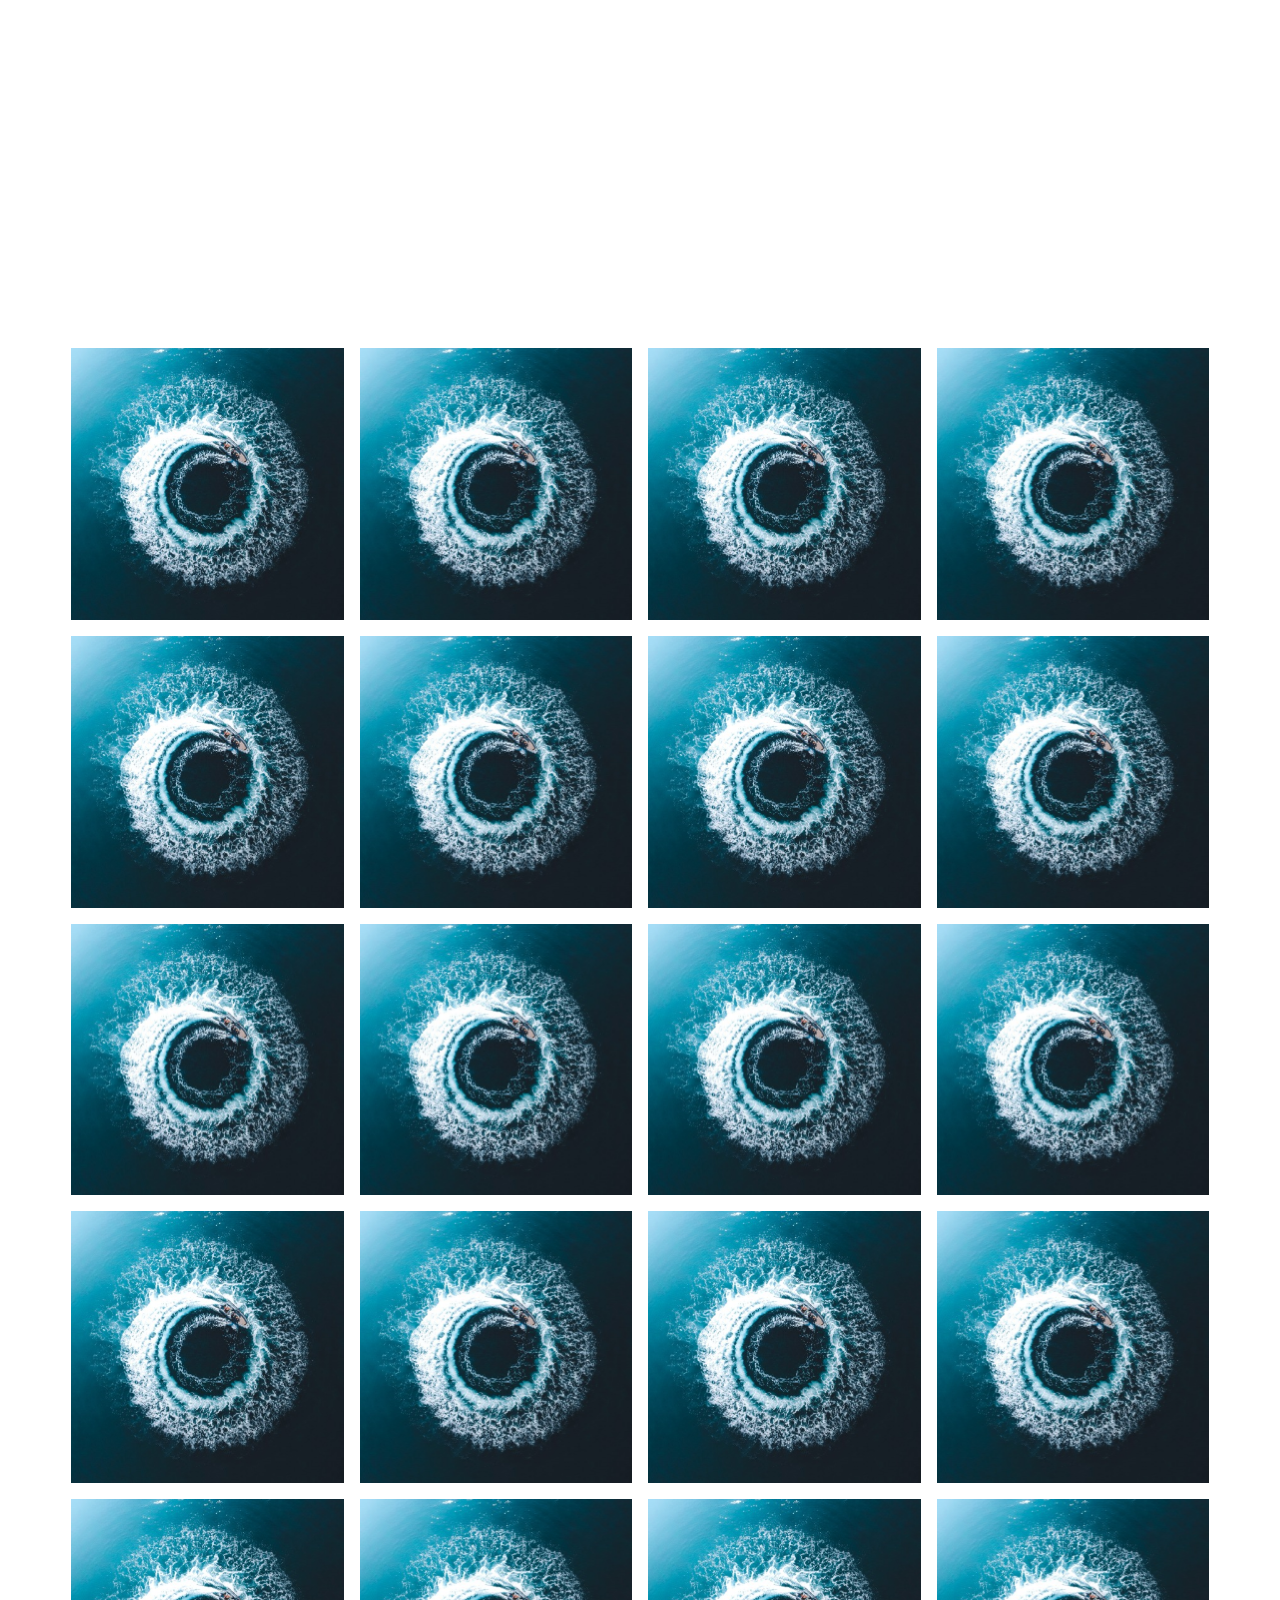
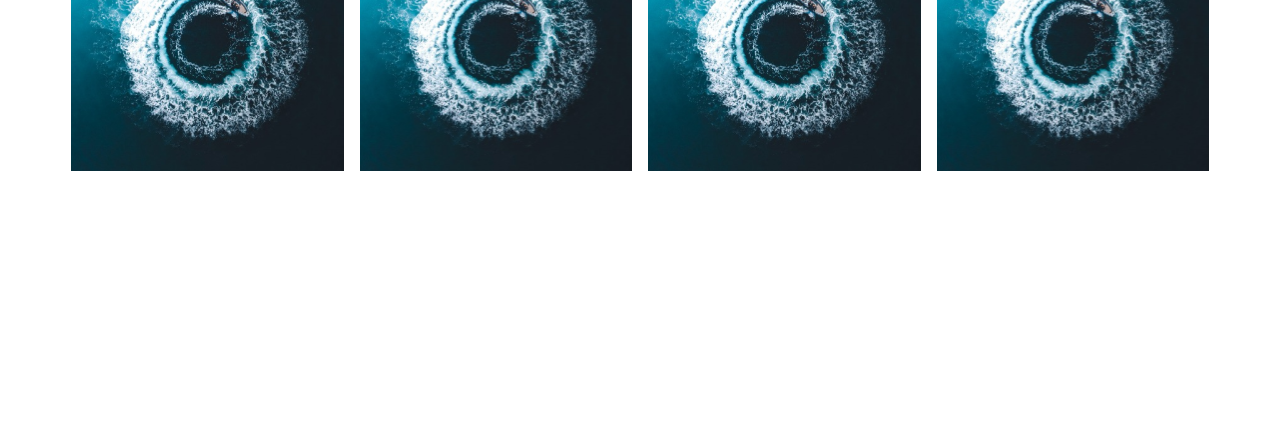
==== dresscode.html @ ca5c7cc9 "Add files via upload" ====
<!DOCTYPE html>
<html lang="en">
<head>
    <meta charset="UTF-8">
    <meta name="viewport" content="width=device-width, initial-scale=1.0">
    <title>Ocean Mysteries</title>

    <link rel="stylesheet" href="stylesheets/style.css">
</head>
<body>
    
    <div class="container">

        <div class="container mb-124">

            <div id="Responsive-nav">
                <ul>
                    <li>
                        <a href="index.html">Accueil</a>
                    </li>
                    <li>
                        <a href="rsvp.html">RSVP</a>
                    </li>
                    <li>
                        <a href="dresscode.html">Dresscode</a>
                    </li>
                    <li>
                        <a href="photo.html">Photos</a>
                    </li>
                    <li>
                        <a href="remerciement.html">Remerciement</a>
                    </li>
                </ul>
            </div> 

            <nav>
                <ul>
                    <li>
                        <a href="index.html">Accueil</a>
                    </li>
                    <li>
                        <a href="rsvp.html">RSVP</a>
                    </li>
                    <li>
                        <a href="dresscode.html">Dresscode</a>
                    </li>
                    <li>
                        <a href="photo.html">Photos</a>
                    </li>
                    <li>
                        <a href="remerciement.html">Remerciement</a>
                    </li>
                </ul>


                <svg id="burger" xmlns="http://www.w3.org/2000/svg" width="30" height="20" viewBox="0 0 30 20" fill="none">
                    <path d="M1.33333 16C0.955556 16 0.638889 15.8722 0.383333 15.6167C0.127778 15.3611 0 15.0444 0 14.6667C0 14.2889 0.127778 13.9722 0.383333 13.7167C0.638889 13.4611 0.955556 13.3333 1.33333 13.3333H22.6667C23.0444 13.3333 23.3611 13.4611 23.6167 13.7167C23.8722 13.9722 24 14.2889 24 14.6667C24 15.0444 23.8722 15.3611 23.6167 15.6167C23.3611 15.8722 23.0444 16 22.6667 16H1.33333ZM1.33333 9.33333C0.955556 9.33333 0.638889 9.20556 0.383333 8.95C0.127778 8.69444 0 8.37778 0 8C0 7.62222 0.127778 7.30556 0.383333 7.05C0.638889 6.79444 0.955556 6.66667 1.33333 6.66667H22.6667C23.0444 6.66667 23.3611 6.79444 23.6167 7.05C23.8722 7.30556 24 7.62222 24 8C24 8.37778 23.8722 8.69444 23.6167 8.95C23.3611 9.20556 23.0444 9.33333 22.6667 9.33333H1.33333ZM1.33333 2.66667C0.955556 2.66667 0.638889 2.53889 0.383333 2.28333C0.127778 2.02778 0 1.71111 0 1.33333C0 0.955556 0.127778 0.638889 0.383333 0.383333C0.638889 0.127778 0.955556 0 1.33333 0H22.6667C23.0444 0 23.3611 0.127778 23.6167 0.383333C23.8722 0.638889 24 0.955556 24 1.33333C24 1.71111 23.8722 2.02778 23.6167 2.28333C23.3611 2.53889 23.0444 2.66667 22.6667 2.66667H1.33333Z" fill="white"/>
                </svg>
            </nav>
    
    
        <section class="mt-124">
    
            <h3>Dress code</h3>
            <p class="mb-64">black tie + ocean touch</p>
    
            <div class="container-photo">
                <img src="images/wireframe.png" alt="">
                <img src="images/wireframe.png" alt="">
                <img src="images/wireframe.png" alt="">
                <img src="images/wireframe.png" alt="">
                <img src="images/wireframe.png" alt="">
                <img src="images/wireframe.png" alt="">
                <img src="images/wireframe.png" alt="">
                <img src="images/wireframe.png" alt="">
                <img src="images/wireframe.png" alt="">
                <img src="images/wireframe.png" alt="">
                <img src="images/wireframe.png" alt="">
                <img src="images/wireframe.png" alt="">
                <img src="images/wireframe.png" alt="">
                <img src="images/wireframe.png" alt="">
                <img src="images/wireframe.png" alt="">
                <img src="images/wireframe.png" alt="">
                <img src="images/wireframe.png" alt="">
                <img src="images/wireframe.png" alt="">
                <img src="images/wireframe.png" alt="">
                <img src="images/wireframe.png" alt="">
            </div>
        </section>

    </div>
    

</body>

<script src="Javascript/main.js"></script>
</html>
---- stylesheets/style.css ----
@import url(components/button.css);
@import url(components/navbar.css);
@import url(components/font.css);
@import url(components/card.css);
@import url(components/margin.css);

@font-face {
    font-family: 'futura';
    src: url('/police/futuraMedium.ttf') format('truetype');
    font-weight: 500;
    font-style: normal;
}

@font-face {
    font-family: 'futura';
    src: url('/police/FuturaBold.ttf') format('truetype');
    font-weight: 800;
    font-style: normal;
}


@font-face {
    font-family: 'Aquatic';
    src: url('/police/aquatic.ttf') format('truetype');
    font-weight: 400;
    font-style: normal;
}

:root{
    font-size: 16px;
}

*{
    margin: 0px;
    padding: 0px;
    border: 0px;
    box-sizing: border-box;
    color: white;
    text-decoration: none;
    list-style: none;
    text-align: center;
    font-family: 'futura', sans-serif;

    transition: all ease-in-out 500ms;

}


html{
    background-image: url(/images/background.png);
    background-size: cover;
}

body{
    display: flex;
    flex-direction: column;
    justify-content: center;
    align-items: center;

    width: 100vw;
}

section{
    display: flex;
    flex-direction: column;
    align-items: center;

}

input, textarea, select{
    border-radius: 8px;
    border: 1px solid #FFF;
    padding: 20px;
    background: none;
    text-align: left;
    color: #FFF;
    font-size: 16px;
    font-style: normal;
    font-weight: 500;
    line-height: 18px; /* 112.5% */
}

option{
    text-align: left;
}

label{
    color: #FFF;
    font-size: 16px;
    font-style: normal;
    font-weight: 500;
    line-height: 18px; /* 112.5% */
    text-align: left;
    margin-bottom: 8px;
}

#rsvp-form{
    display: flex;
    flex-wrap: wrap;
    gap: 32px;
}

#rsvp-form div{
    display: flex;
    flex-direction: column;
    

}


.container{
    display: flex;
    flex-direction: column;
    align-items: center;
    width: 1140px;

    border: solid 1px white;
}


.cards{
    display: flex;
    flex-wrap: wrap;
    gap: 32px;
}


.blue{
    fill: #2C448C;
}


.col-2{
    width: calc(50% - 16px);
}

.col-1{
    width: 100%;
}

.container-photo{
    display: flex;
    flex-wrap: wrap;
    gap: 16px;

    margin-bottom: 124px;
}

.container-photo img{
    width: calc(25% - 12px);
}

.redirection-photo{
    width: 800px;
    height: 500px;
    object-fit: cover;
}



#information{
    color: #FFF;
    text-align: center;
    font-size: 24px;
    font-style: normal;
    font-weight: 500;
    line-height: 32px; /* 133.333% */
}


#Responsive-nav a:hover{
    background-color: #2C448C;
    color: #FFF;
}



#remerciement{
    display: flex;
    flex-wrap: wrap;
    gap: 32px;
    width: 100%;
}

#remerciement div{
    display: flex;
    flex-direction: column;
}

#Responsive-nav{
    display: none;
}

#burger{
    display: none;
}


.active{
    transform: translateX(0px)!important;
}



@media only screen and (max-width: 1140px) {
    .container{
        width: 840px;
    }

    .redirection-photo{
        width: 100%;
    }
  }

@media only screen and (max-width: 840px) {
    .container{
        width: 690px;
    }
}
  

@media only screen and (max-width: 690px) {
    .container{
        width: 400px;
    }

    .cards{
        flex-wrap: nowrap;
        flex-direction: column;
    }

    .col-2{
        width: 100%;
    }

    nav ul{
        display: none;
    }

    nav{
        display: flex;
        flex-direction: row;
        justify-content: flex-end;
        width: 400px;

        z-index: 1000;
    }

    nav svg{
        margin-right: 16px;
        cursor: pointer;
    }

    #Responsive-nav{

        position: absolute;
        display: flex;
        width: 100vw;
        height: 100vh;
        background-color: white;

        transform: translateX(100%);
        
    }

    #Responsive-nav ul{
        display: flex;
        flex-direction: column;
        justify-content: flex-end;
        width: 100vw;
        height: 100vh;
    }

    #Responsive-nav li{
        display: flex;
        flex-direction: column;
        justify-content: center;
        align-items: center;
        height: 18vh;
        width: 100%;
        color: #2C448C;
    }

    #Responsive-nav a{
        display: flex;
        flex-direction: column;
        justify-content: center;
        width: 100vw;
        height: 100vh;

        color: #2C448C;
        font-size: 32px;

    }

    #burger{
        display: block;
    }

    h1{
        font-size: 64px;
    }

    h2{
        font-size: 40px;
    }

    .mt-124{
        margin-top: 64px;
    }

    .mb-124{
        margin-bottom: 64px;
    }

    #information {
        font-size: 20px;
        line-height: normal;
    }

    h4{
        font-size: 32px;
    }

    h5{
        font-size: 28px;
    }

    section{
        width: -webkit-fill-available;
    }

    form{
        width: 100%;
    }

    .container-photo img{
        width: calc(50% - 8px);
    }
}


@media only screen and (max-width: 410px) {
    .container{
        width: 360px;
    }
}
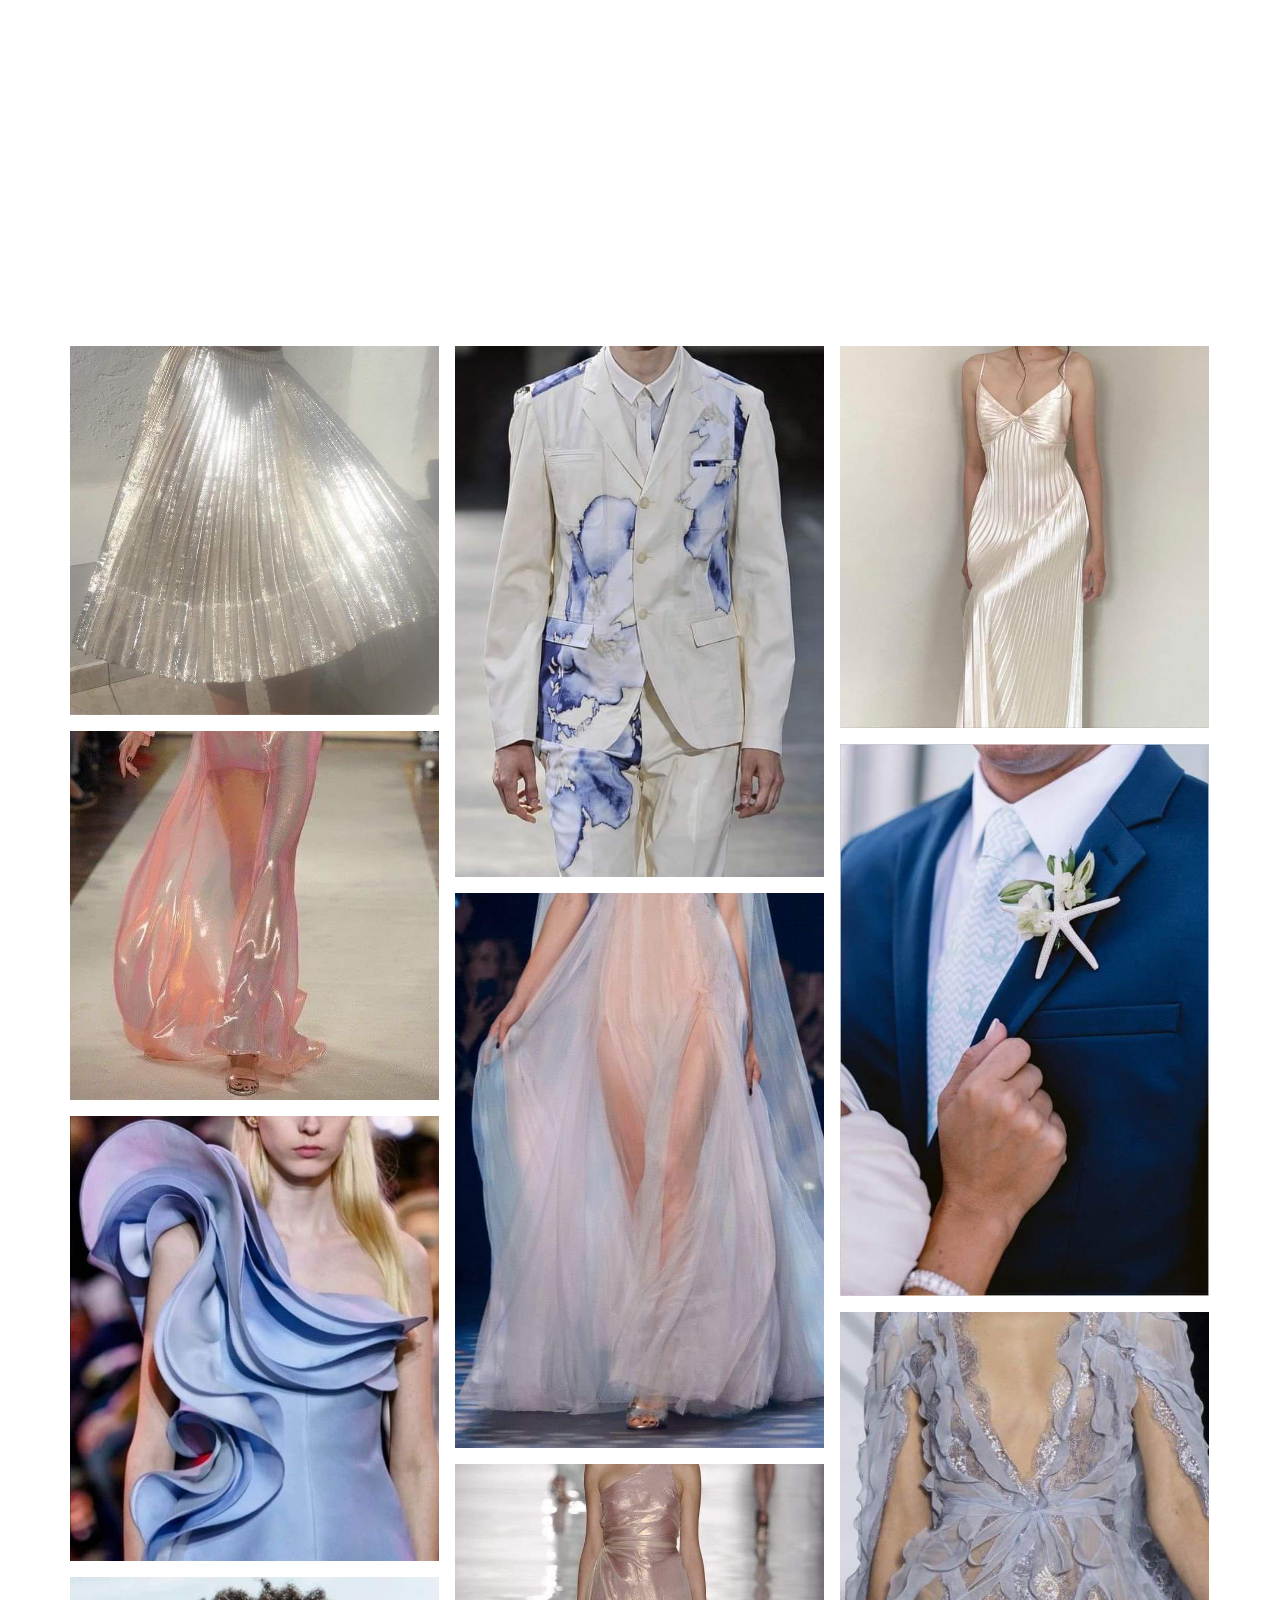
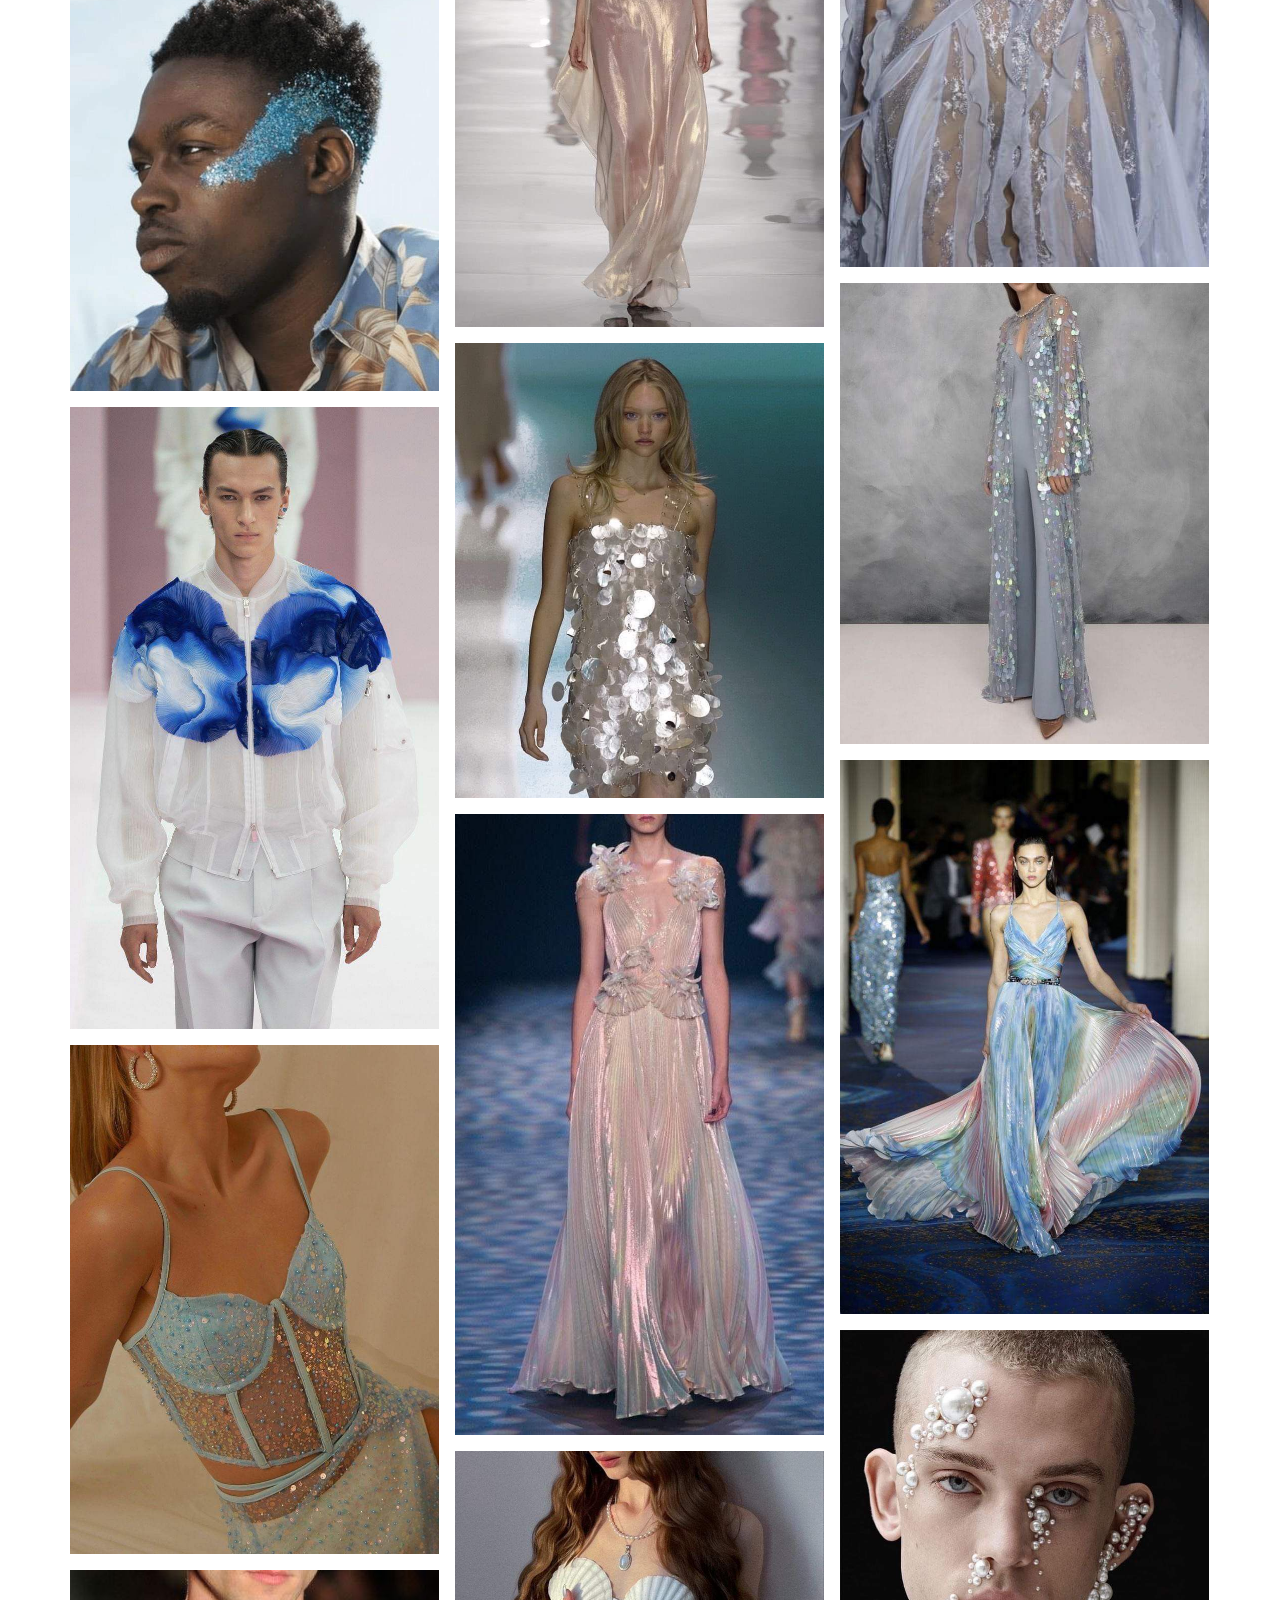
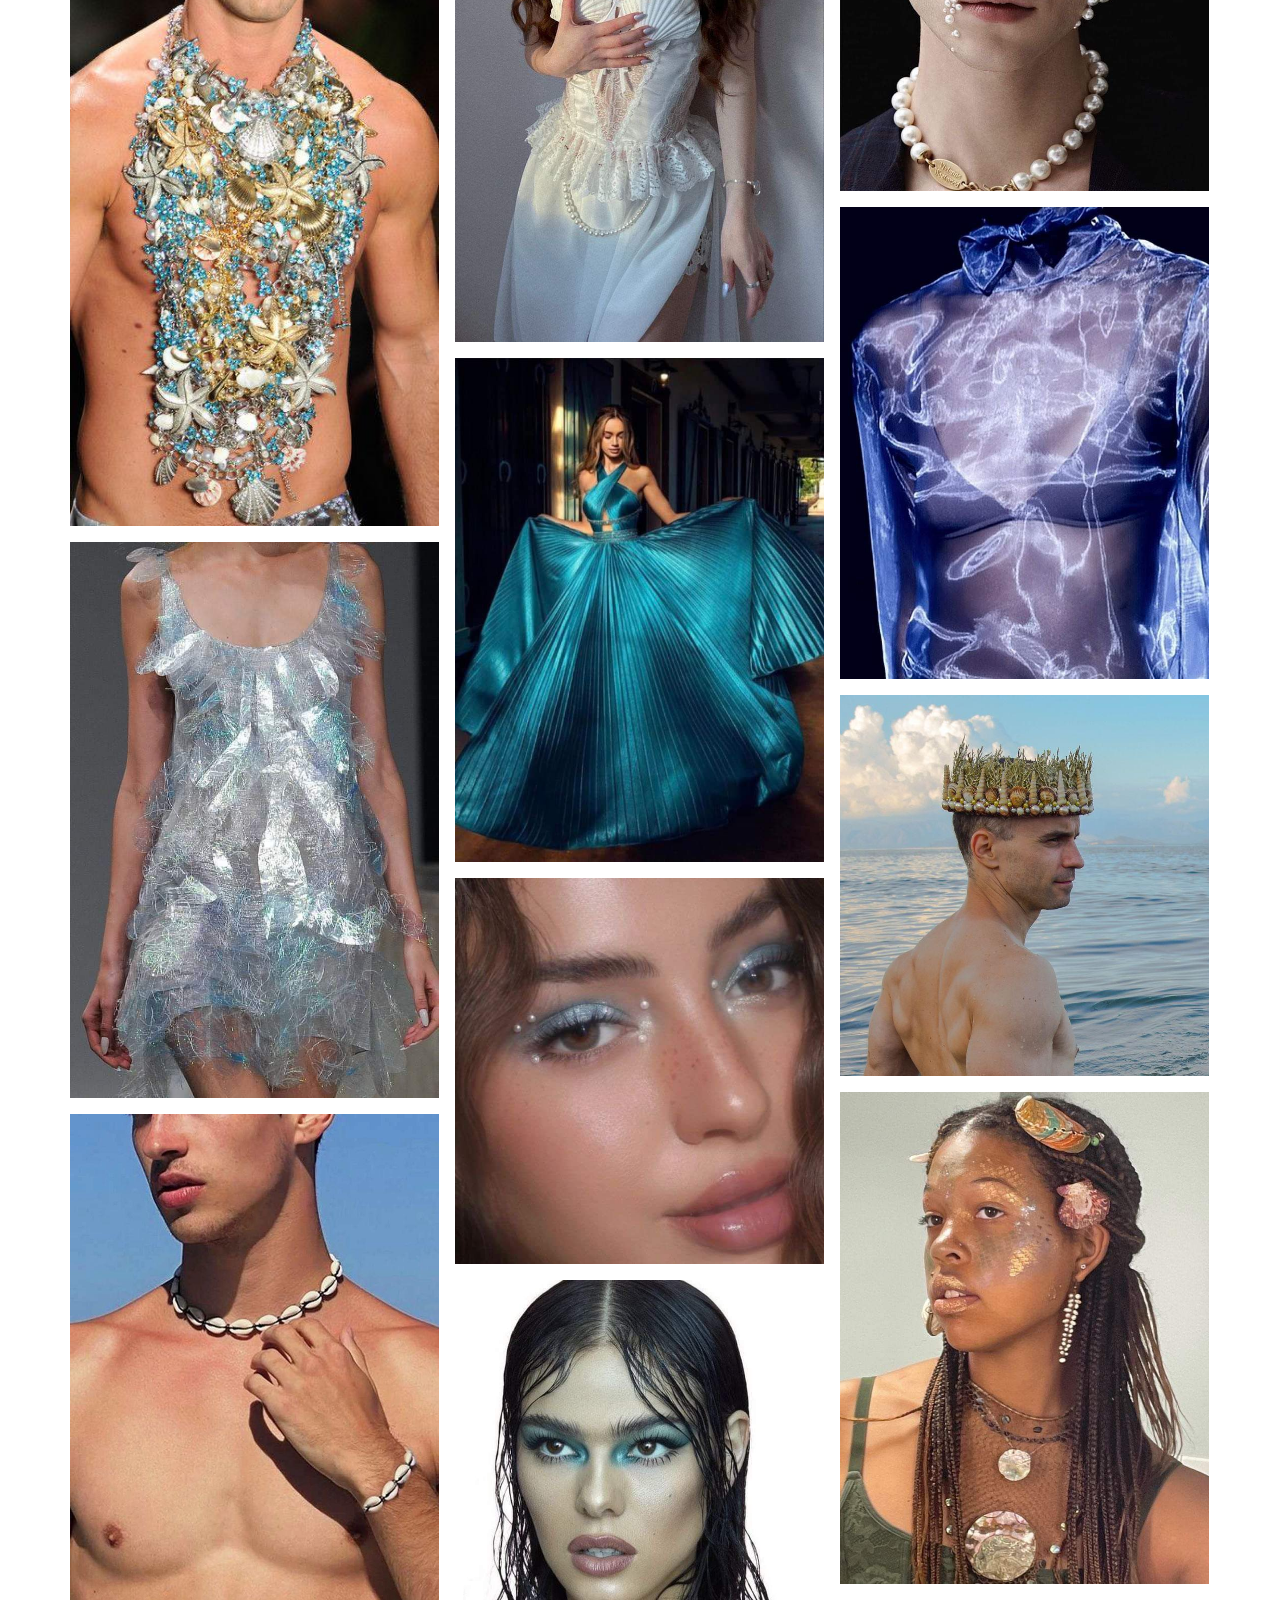
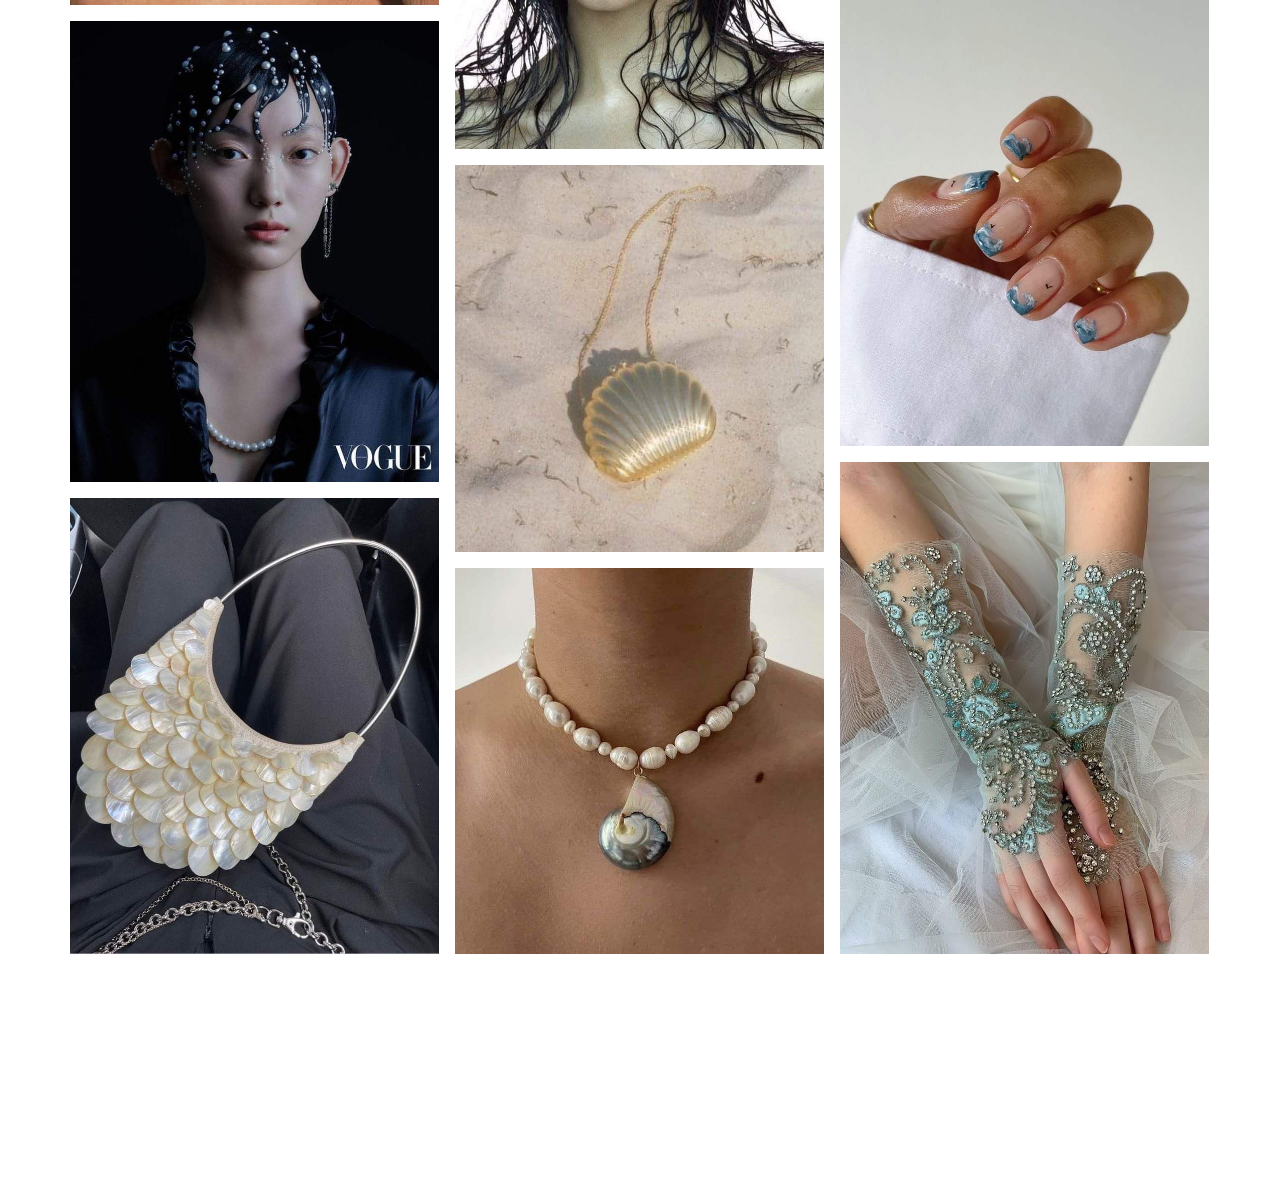
==== commit c241b58f: "Add files via upload" ====
--- a/dresscode.html
+++ b/dresscode.html
@@ -65,26 +65,99 @@
             <p class="mb-64">black tie + ocean touch</p>
     
             <div class="container-photo">
-                <img src="images/wireframe.png" alt="">
-                <img src="images/wireframe.png" alt="">
-                <img src="images/wireframe.png" alt="">
-                <img src="images/wireframe.png" alt="">
-                <img src="images/wireframe.png" alt="">
-                <img src="images/wireframe.png" alt="">
-                <img src="images/wireframe.png" alt="">
-                <img src="images/wireframe.png" alt="">
-                <img src="images/wireframe.png" alt="">
-                <img src="images/wireframe.png" alt="">
-                <img src="images/wireframe.png" alt="">
-                <img src="images/wireframe.png" alt="">
-                <img src="images/wireframe.png" alt="">
-                <img src="images/wireframe.png" alt="">
-                <img src="images/wireframe.png" alt="">
-                <img src="images/wireframe.png" alt="">
-                <img src="images/wireframe.png" alt="">
-                <img src="images/wireframe.png" alt="">
-                <img src="images/wireframe.png" alt="">
-                <img src="images/wireframe.png" alt="">
+
+                <div class="column-img">
+                    <img src="images/Fille1.jpeg" alt="">
+                    <img src="images/Fille3.jpeg" alt="">
+                    <img src="images/Fille5.jpeg" alt="">
+                    <img src="images/Garcon3.jpeg" alt="">
+                    <img src="images/Garcon4.jpeg" alt="">
+                    <img src="images/Fille12.jpeg" alt="">
+                    <img src="images/Garcon6.jpeg" alt="">
+                    <img src="images/Fille16.jpeg" alt="">
+                    <img src="images/Garcon8.jpeg" alt="">
+                    <img src="images/Fille20.jpeg" alt="">
+                    <img src="images/Fille23.jpeg" alt="">
+                </div>
+                <div class="column-img">
+                    <img src="images/Garcon1.jpeg" alt="">
+                    <img src="images/Fille4.jpeg" alt="">
+                    <img src="images/Fille6.jpeg" alt="">
+                    <img src="images/Fille8.jpeg" alt="">
+                    <img src="images/Fille10.jpeg" alt="">
+                    <img src="images/Fille13.jpeg" alt="">
+                    <img src="images/Fille14.jpeg" alt="">
+                    <img src="images/Fille17.jpeg" alt="">
+                    <img src="images/Fille18.jpeg" alt="">
+                    <img src="images/Fille21.jpeg" alt="">
+                    <img src="images/Fille24.jpeg" alt="">
+                </div>
+                <div class="column-img">
+                    <img src="images/Fille2.jpeg" alt="">
+                    <img src="images/Garcon2.jpeg" alt="">
+                    <img src="images/Fille7.jpeg" alt="">
+                    <img src="images/Fille9.jpeg" alt="">
+                    <img src="images/Fille11.jpeg" alt="">
+                    <img src="images/Garcon5.jpeg" alt="">
+                    <img src="images/Fille15.jpeg" alt="">
+                    <img src="images/Garcon7.jpeg" alt="">
+                    <img src="images/Fille19.jpeg" alt="">
+                    <img src="images/Fille22.jpeg" alt="">
+                    <img src="images/Fille25.jpeg" alt="">
+                </div>
+
+
+
+                
+                
+                
+                
+               
+               
+
+
+            </div>
+
+            <!-- Triche -->
+            <div class="container-photo container-photo-res">
+                <div class="column-img">
+                    <img src="images/Fille1.jpeg" alt="">
+                    <img src="images/Fille3.jpeg" alt="">
+                    <img src="images/Fille5.jpeg" alt="">
+                    <img src="images/Garcon3.jpeg" alt="">
+                    <img src="images/Garcon4.jpeg" alt="">
+                    <img src="images/Fille12.jpeg" alt="">
+                    <img src="images/Garcon1.jpeg" alt="">
+                    <img src="images/Fille4.jpeg" alt="">
+                    <img src="images/Fille6.jpeg" alt="">
+                    <img src="images/Fille8.jpeg" alt="">
+                    <img src="images/Fille10.jpeg" alt="">
+                    <img src="images/Fille13.jpeg" alt="">
+                    <img src="images/Fille14.jpeg" alt="">
+                    <img src="images/Fille17.jpeg" alt="">
+                    <img src="images/Fille18.jpeg" alt="">
+                    <img src="images/Fille21.jpeg" alt="">
+                    <img src="images/Fille24.jpeg" alt="">
+                </div>
+                <div class="column-img">
+                    <img src="images/Garcon6.jpeg" alt="">
+                    <img src="images/Fille16.jpeg" alt="">
+                    <img src="images/Garcon8.jpeg" alt="">
+                    <img src="images/Fille20.jpeg" alt="">
+                    <img src="images/Fille23.jpeg" alt="">
+                    <img src="images/Fille2.jpeg" alt="">
+                    <img src="images/Garcon2.jpeg" alt="">
+                    <img src="images/Fille7.jpeg" alt="">
+                    <img src="images/Fille9.jpeg" alt="">
+                    <img src="images/Fille11.jpeg" alt="">
+                    <img src="images/Garcon5.jpeg" alt="">
+                    <img src="images/Fille15.jpeg" alt="">
+                    <img src="images/Garcon7.jpeg" alt="">
+                    <img src="images/Fille19.jpeg" alt="">
+                    <img src="images/Fille22.jpeg" alt="">
+                    <img src="images/Fille25.jpeg" alt="">
+                </div>
+
             </div>
         </section>
 
--- a/stylesheets/style.css
+++ b/stylesheets/style.css
@@ -6,14 +6,14 @@
 
 @font-face {
     font-family: 'futura';
-    src: url('/police/futuraMedium.ttf') format('truetype');
+    src: url('police/futuraMedium.ttf') format('truetype');
     font-weight: 500;
     font-style: normal;
 }
 
 @font-face {
     font-family: 'futura';
-    src: url('/police/FuturaBold.ttf') format('truetype');
+    src: url('police/FuturaBold.ttf') format('truetype');
     font-weight: 800;
     font-style: normal;
 }
@@ -21,7 +21,7 @@
 
 @font-face {
     font-family: 'Aquatic';
-    src: url('/police/aquatic.ttf') format('truetype');
+    src: url('police/aquatic.ttf') format('truetype');
     font-weight: 400;
     font-style: normal;
 }
@@ -47,7 +47,7 @@
 
 
 html{
-    background-image: url(/images/background.png);
+    background-image: url(images/background.png);
     background-size: cover;
 }
 
@@ -58,6 +58,8 @@
     align-items: center;
 
     width: 100vw;
+
+    overflow-x: hidden;
 }
 
 section{
@@ -114,7 +116,6 @@
     align-items: center;
     width: 1140px;
 
-    border: solid 1px white;
 }
 
 
@@ -146,8 +147,23 @@
     margin-bottom: 124px;
 }
 
+.column-img{
+    display: flex;
+    flex-direction: column;
+    gap: 16px;
+    width: calc(33.333333% - 11px);
+}
+
+.container-photo-res{
+    display: none;
+}
+
 .container-photo img{
-    width: calc(25% - 12px);
+
+    height: 100%;
+    object-fit: cover;
+
+    width: 100%;
 }
 
 .redirection-photo{
@@ -295,6 +311,7 @@
 
     #burger{
         display: block;
+        margin-left: 16px;
     }
 
     h1{
@@ -334,9 +351,19 @@
         width: 100%;
     }
 
-    .container-photo img{
+    .container-photo{
+        display: none;
+    }
+
+    .container-photo-res{
+        display: flex!important;
+    }
+
+    .column-img{
         width: calc(50% - 8px);
     }
+
+
 }
 
 
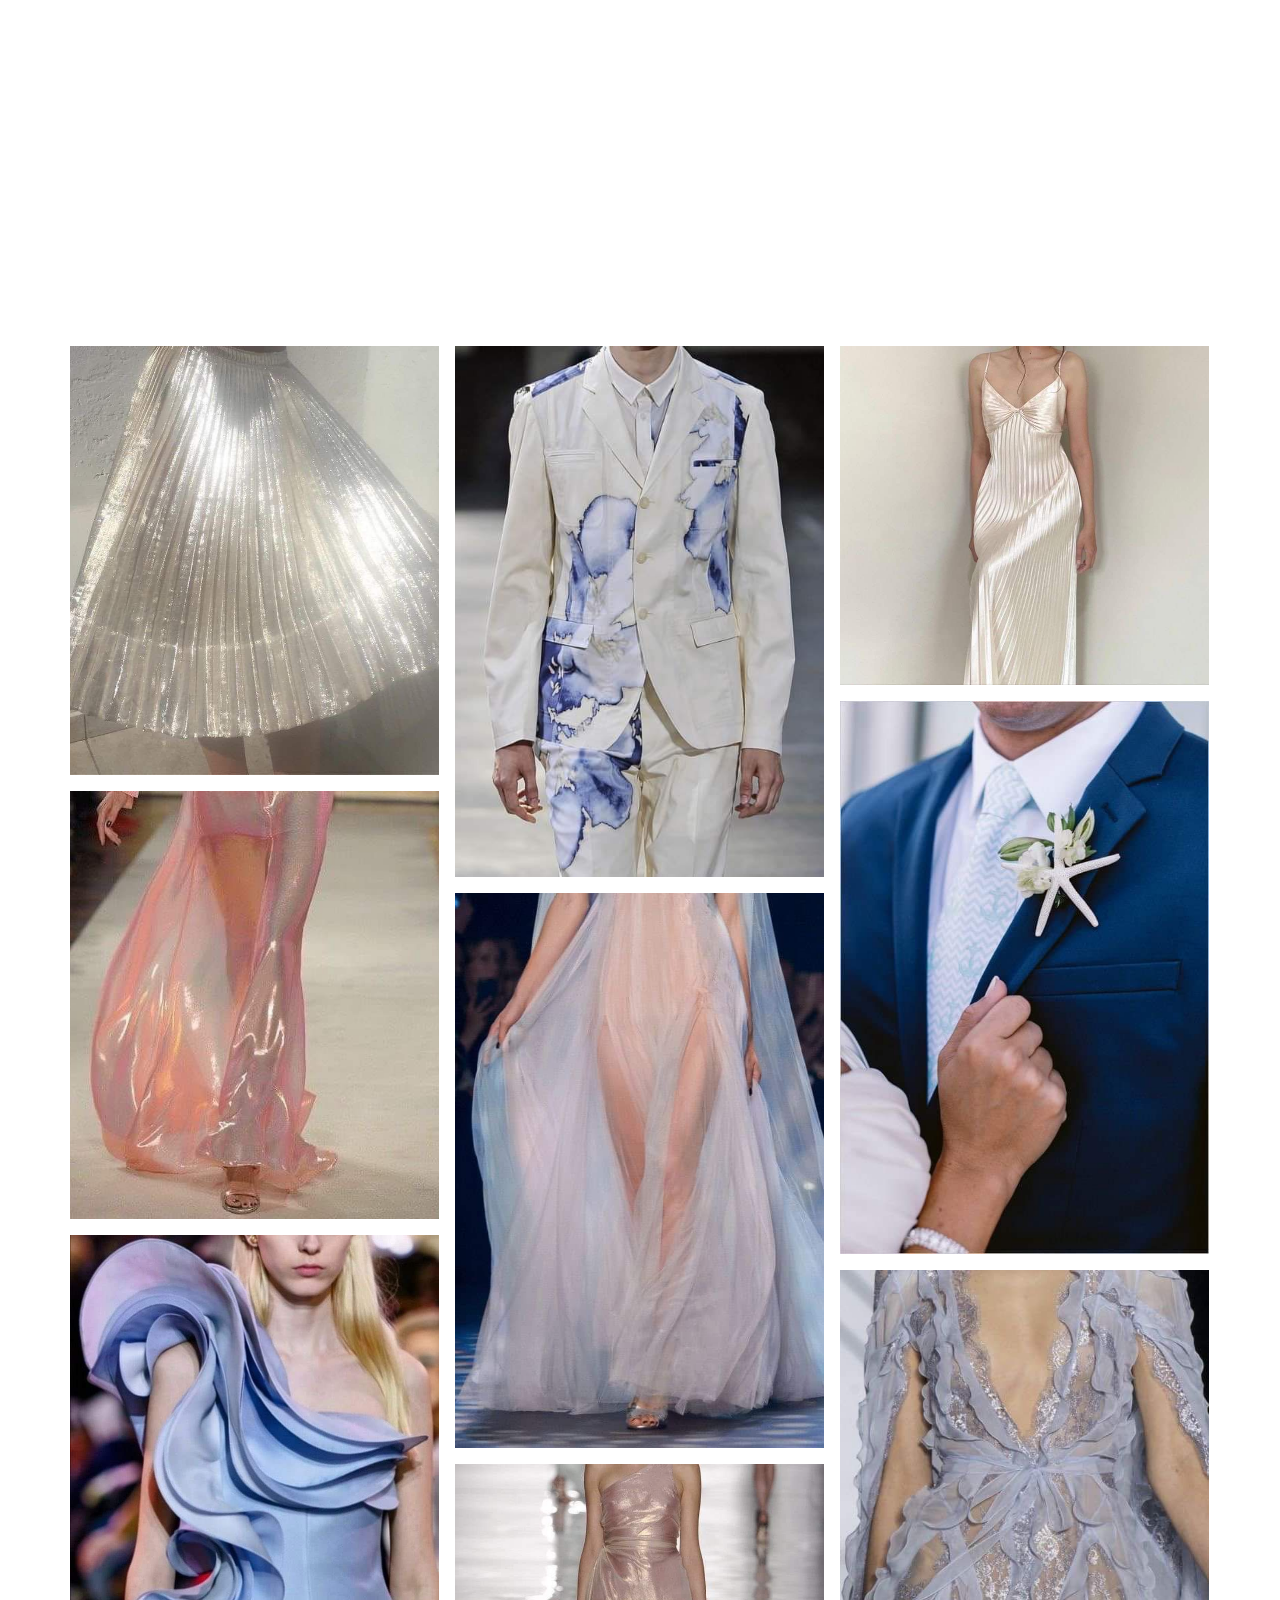
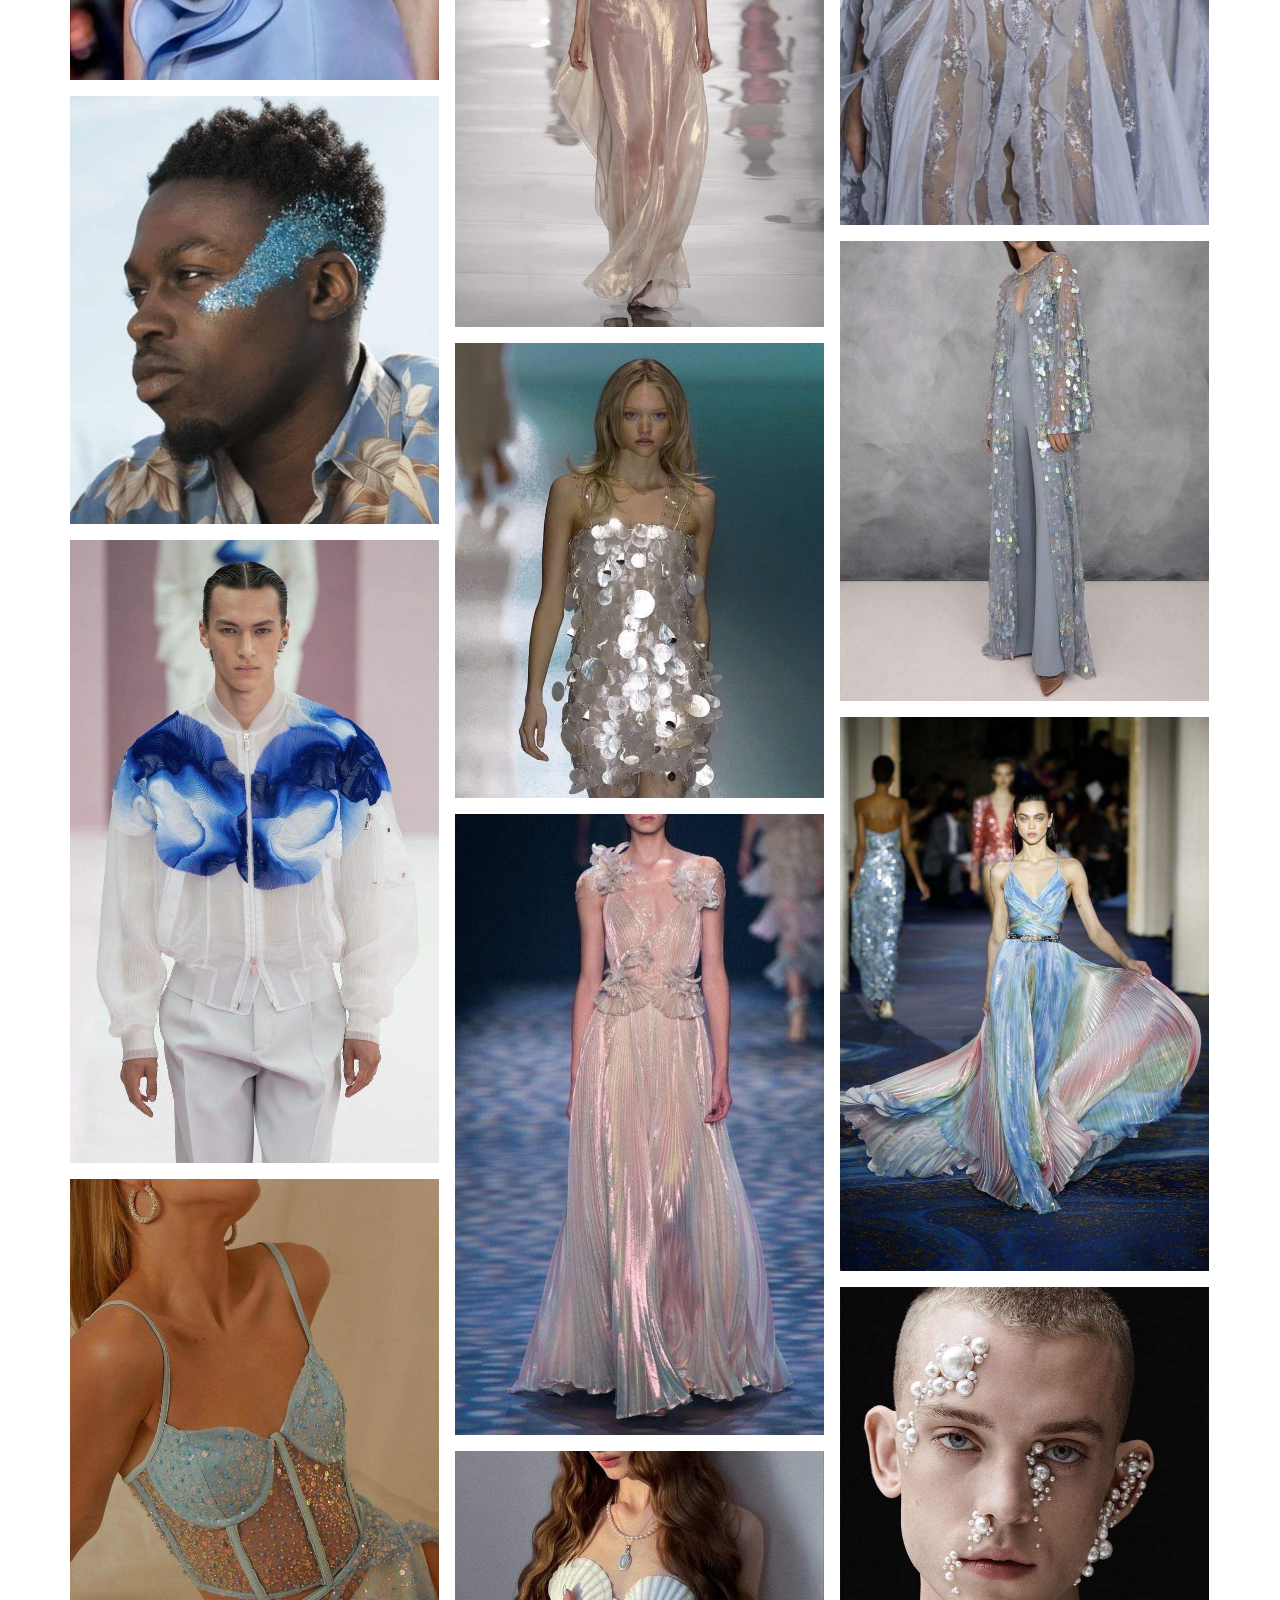
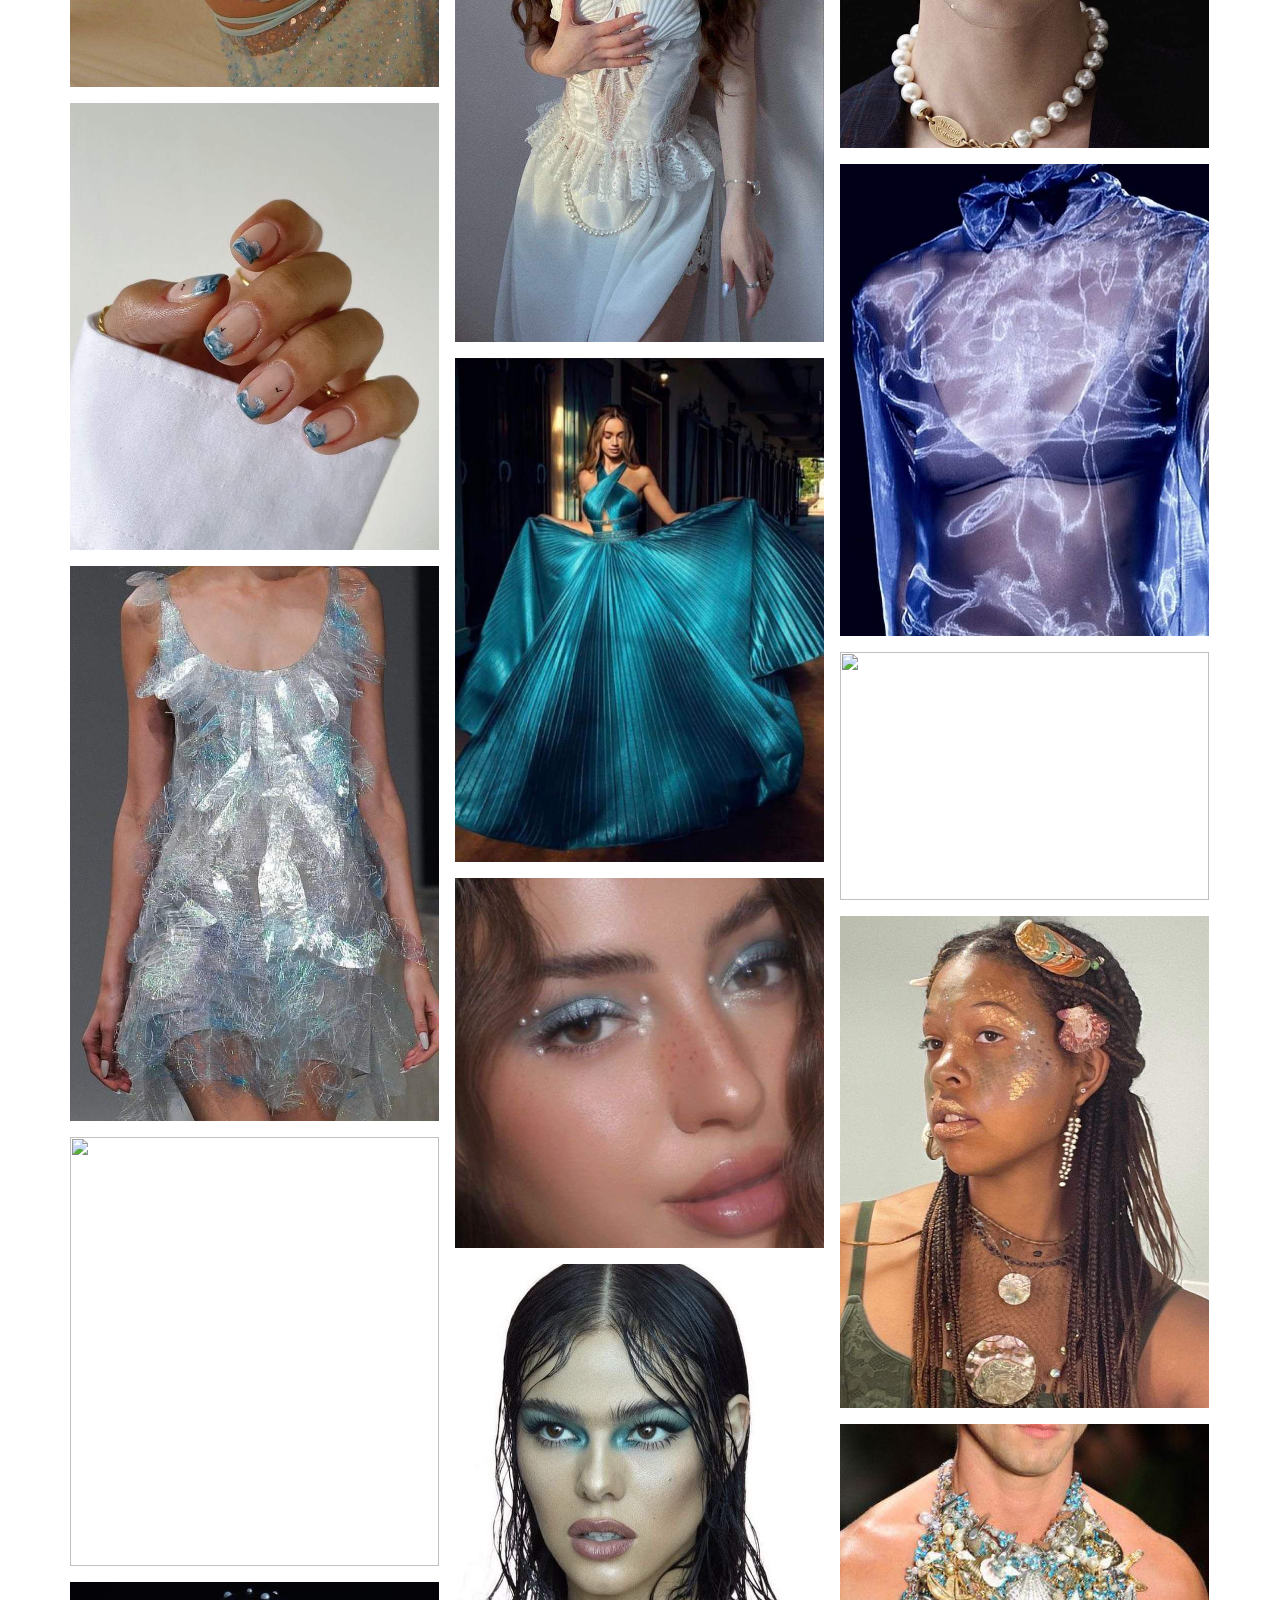
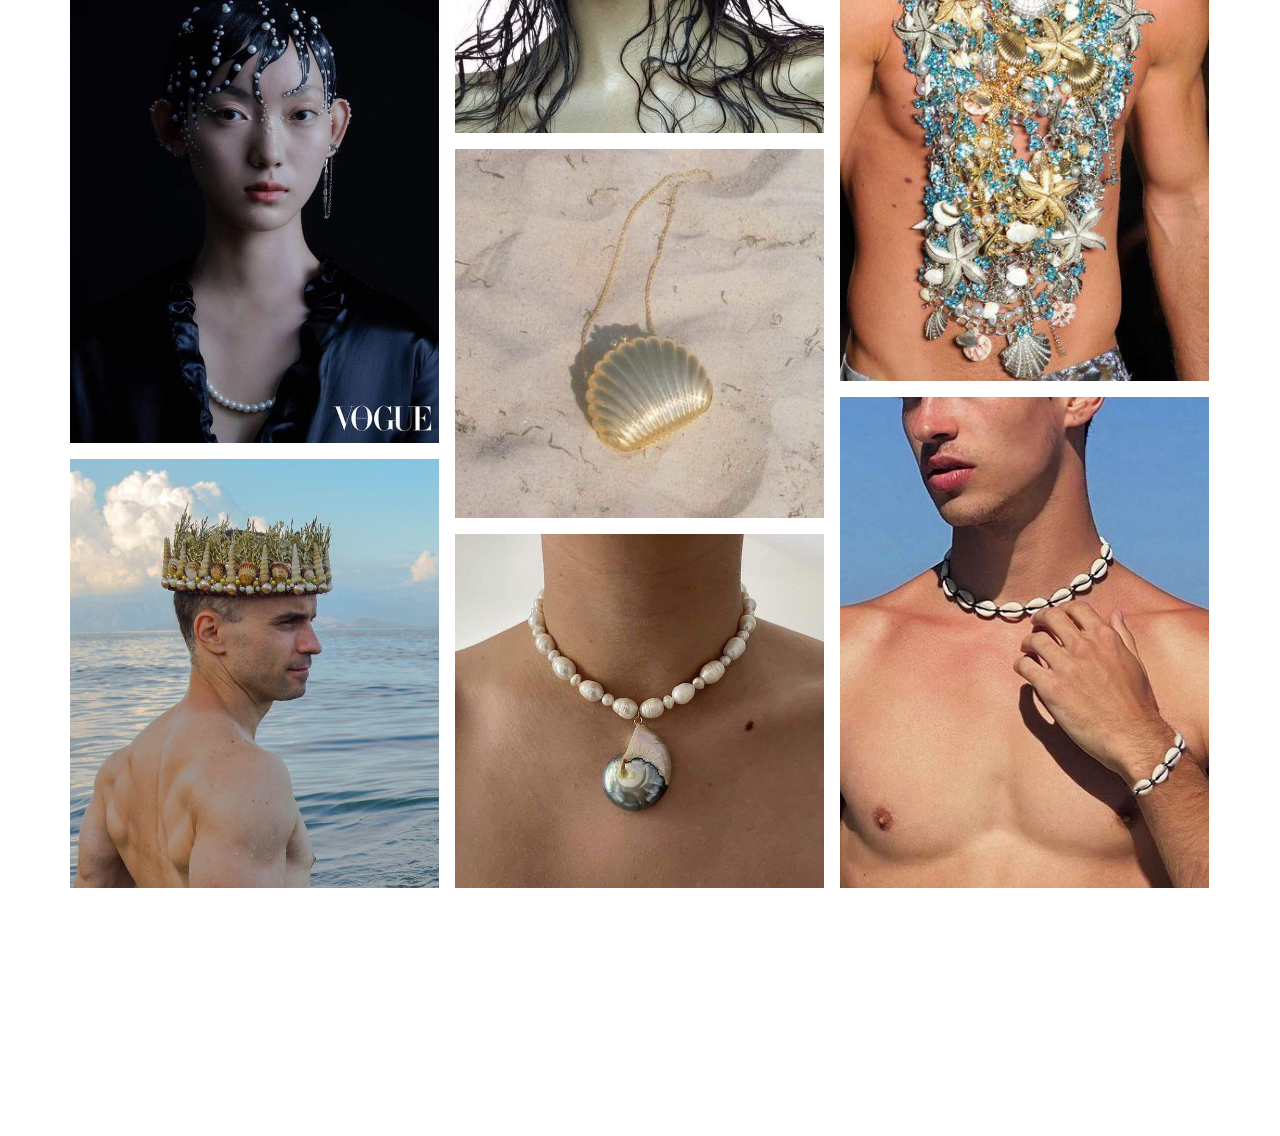
==== commit fcec3fe3: "Add files via upload" ====
--- a/dresscode.html
+++ b/dresscode.html
@@ -73,11 +73,11 @@
                     <img src="images/Garcon3.jpeg" alt="">
                     <img src="images/Garcon4.jpeg" alt="">
                     <img src="images/Fille12.jpeg" alt="">
-                    <img src="images/Garcon6.jpeg" alt="">
+                    <img src="images/Fille22.jpeg" alt="">
                     <img src="images/Fille16.jpeg" alt="">
-                    <img src="images/Garcon8.jpeg" alt="">
+                    <img src="images/fille25.jpeg" alt="">
                     <img src="images/Fille20.jpeg" alt="">
-                    <img src="images/Fille23.jpeg" alt="">
+                    <img src="images/Garcon7.jpeg" alt="">
                 </div>
                 <div class="column-img">
                     <img src="images/Garcon1.jpeg" alt="">
@@ -100,10 +100,10 @@
                     <img src="images/Fille11.jpeg" alt="">
                     <img src="images/Garcon5.jpeg" alt="">
                     <img src="images/Fille15.jpeg" alt="">
-                    <img src="images/Garcon7.jpeg" alt="">
+                    <img src="images/fille23.jpeg" alt="">
                     <img src="images/Fille19.jpeg" alt="">
-                    <img src="images/Fille22.jpeg" alt="">
-                    <img src="images/Fille25.jpeg" alt="">
+                    <img src="images/Garcon6.jpeg" alt="">
+                    <img src="images/Garcon8.jpeg" alt="">
                 </div>
 
 
@@ -137,14 +137,14 @@
                     <img src="images/Fille17.jpeg" alt="">
                     <img src="images/Fille18.jpeg" alt="">
                     <img src="images/Fille21.jpeg" alt="">
-                    <img src="images/Fille24.jpeg" alt="">
+                    <img src="images/Garcon6.jpeg" alt="">
                 </div>
                 <div class="column-img">
-                    <img src="images/Garcon6.jpeg" alt="">
+                    <img src="images/Fille24.jpeg" alt="">
                     <img src="images/Fille16.jpeg" alt="">
-                    <img src="images/Garcon8.jpeg" alt="">
+                    <img src="images/Fille25.jpeg" alt="">
                     <img src="images/Fille20.jpeg" alt="">
-                    <img src="images/Fille23.jpeg" alt="">
+                    <img src="images/Garcon7.jpeg" alt="">
                     <img src="images/Fille2.jpeg" alt="">
                     <img src="images/Garcon2.jpeg" alt="">
                     <img src="images/Fille7.jpeg" alt="">
@@ -152,10 +152,10 @@
                     <img src="images/Fille11.jpeg" alt="">
                     <img src="images/Garcon5.jpeg" alt="">
                     <img src="images/Fille15.jpeg" alt="">
-                    <img src="images/Garcon7.jpeg" alt="">
+                    <img src="images/Fille23.jpeg" alt="">
                     <img src="images/Fille19.jpeg" alt="">
                     <img src="images/Fille22.jpeg" alt="">
-                    <img src="images/Fille25.jpeg" alt="">
+                    <img src="images/Garcon8.jpeg" alt="">
                 </div>
 
             </div>
--- a/stylesheets/style.css
+++ b/stylesheets/style.css
@@ -59,6 +59,8 @@
 
     width: 100vw;
 
+    position: relative;
+
     overflow-x: hidden;
 }
 
@@ -173,6 +175,11 @@
 }
 
 
+mark{
+    background: none;
+    color: #FE1616;
+}
+
 
 #information{
     color: #FFF;
@@ -226,6 +233,10 @@
     .redirection-photo{
         width: 100%;
     }
+
+    h1{
+        font-size: 84px;
+    }
   }
 
 @media only screen and (max-width: 840px) {
@@ -260,6 +271,8 @@
         width: 400px;
 
         z-index: 1000;
+
+        margin-top: 32px;
     }
 
     nav svg{
@@ -269,7 +282,7 @@
 
     #Responsive-nav{
 
-        position: absolute;
+        position: fixed;
         display: flex;
         width: 100vw;
         height: 100vh;
@@ -284,7 +297,7 @@
         flex-direction: column;
         justify-content: flex-end;
         width: 100vw;
-        height: 100vh;
+        margin-top: 80px;
     }
 
     #Responsive-nav li{
@@ -292,7 +305,7 @@
         flex-direction: column;
         justify-content: center;
         align-items: center;
-        height: 18vh;
+        height: 100%;
         width: 100%;
         color: #2C448C;
     }
@@ -302,7 +315,7 @@
         flex-direction: column;
         justify-content: center;
         width: 100vw;
-        height: 100vh;
+        height: 100%;
 
         color: #2C448C;
         font-size: 32px;
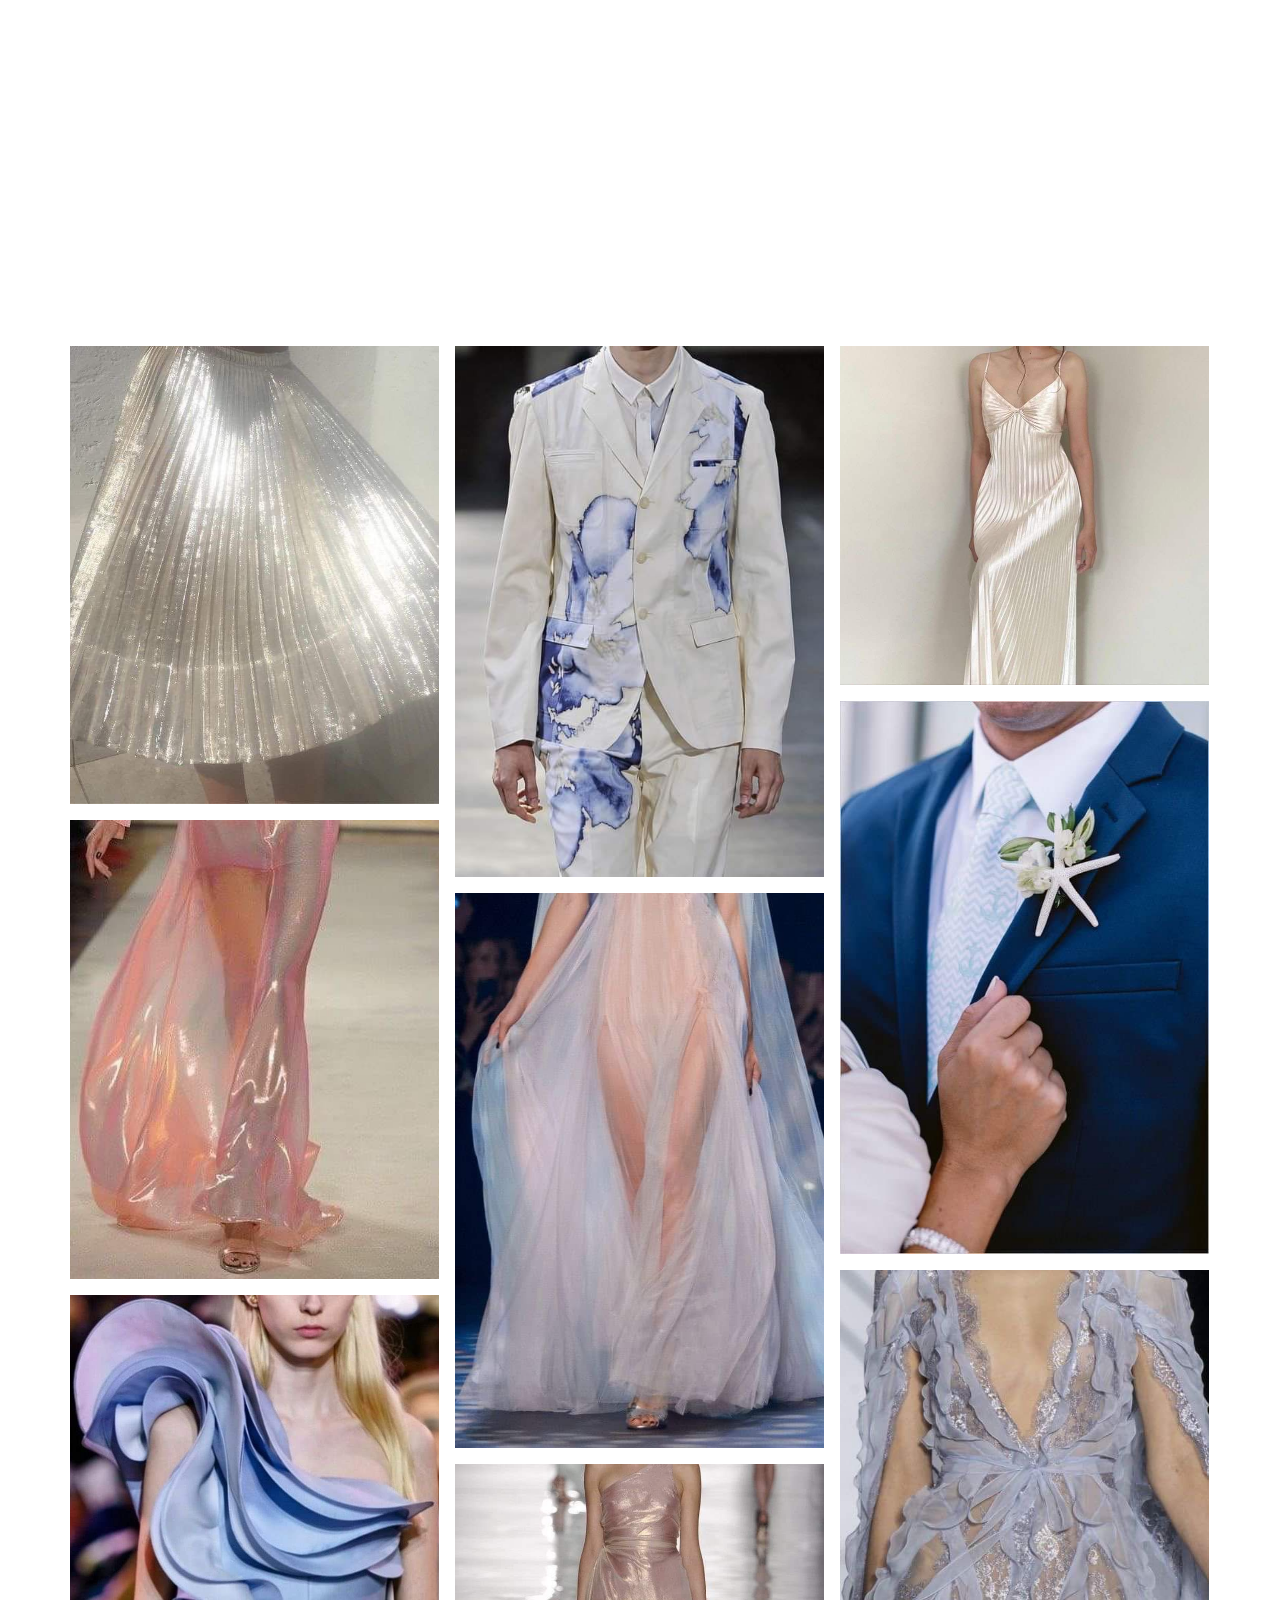
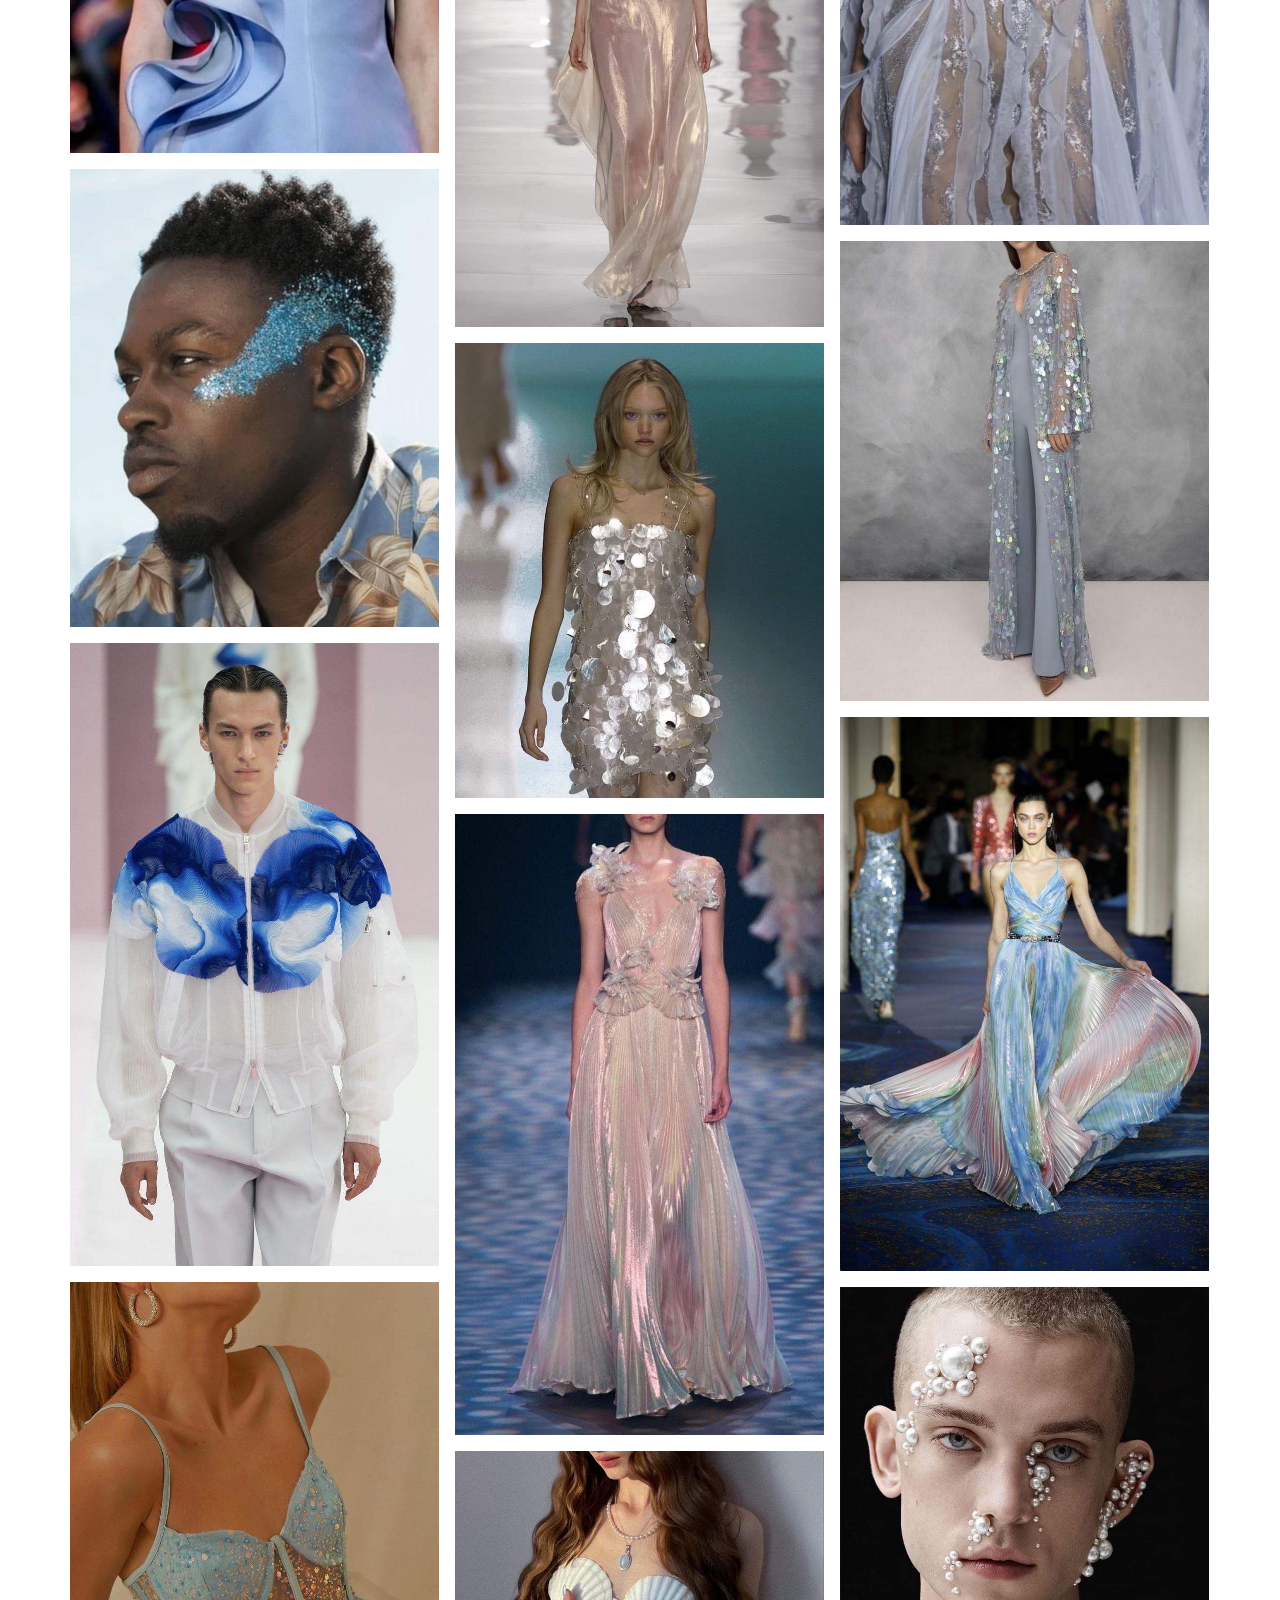
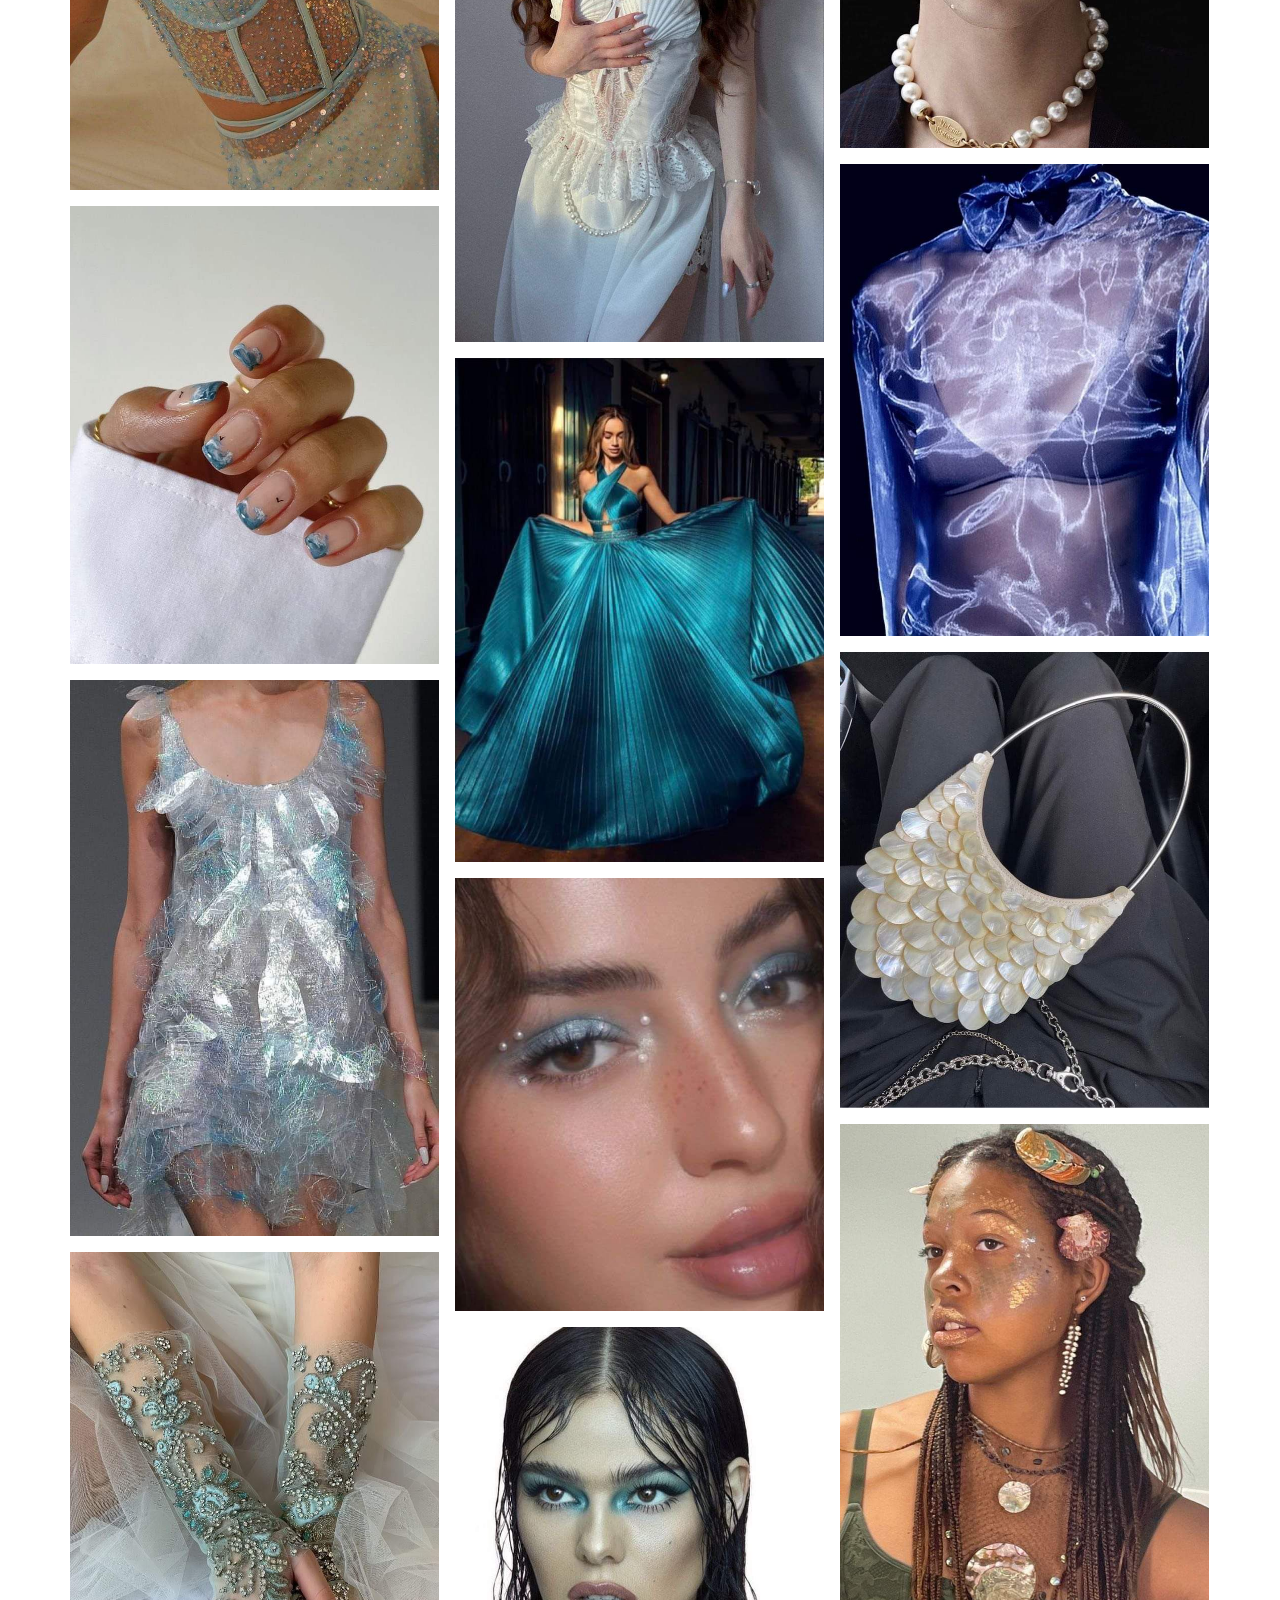
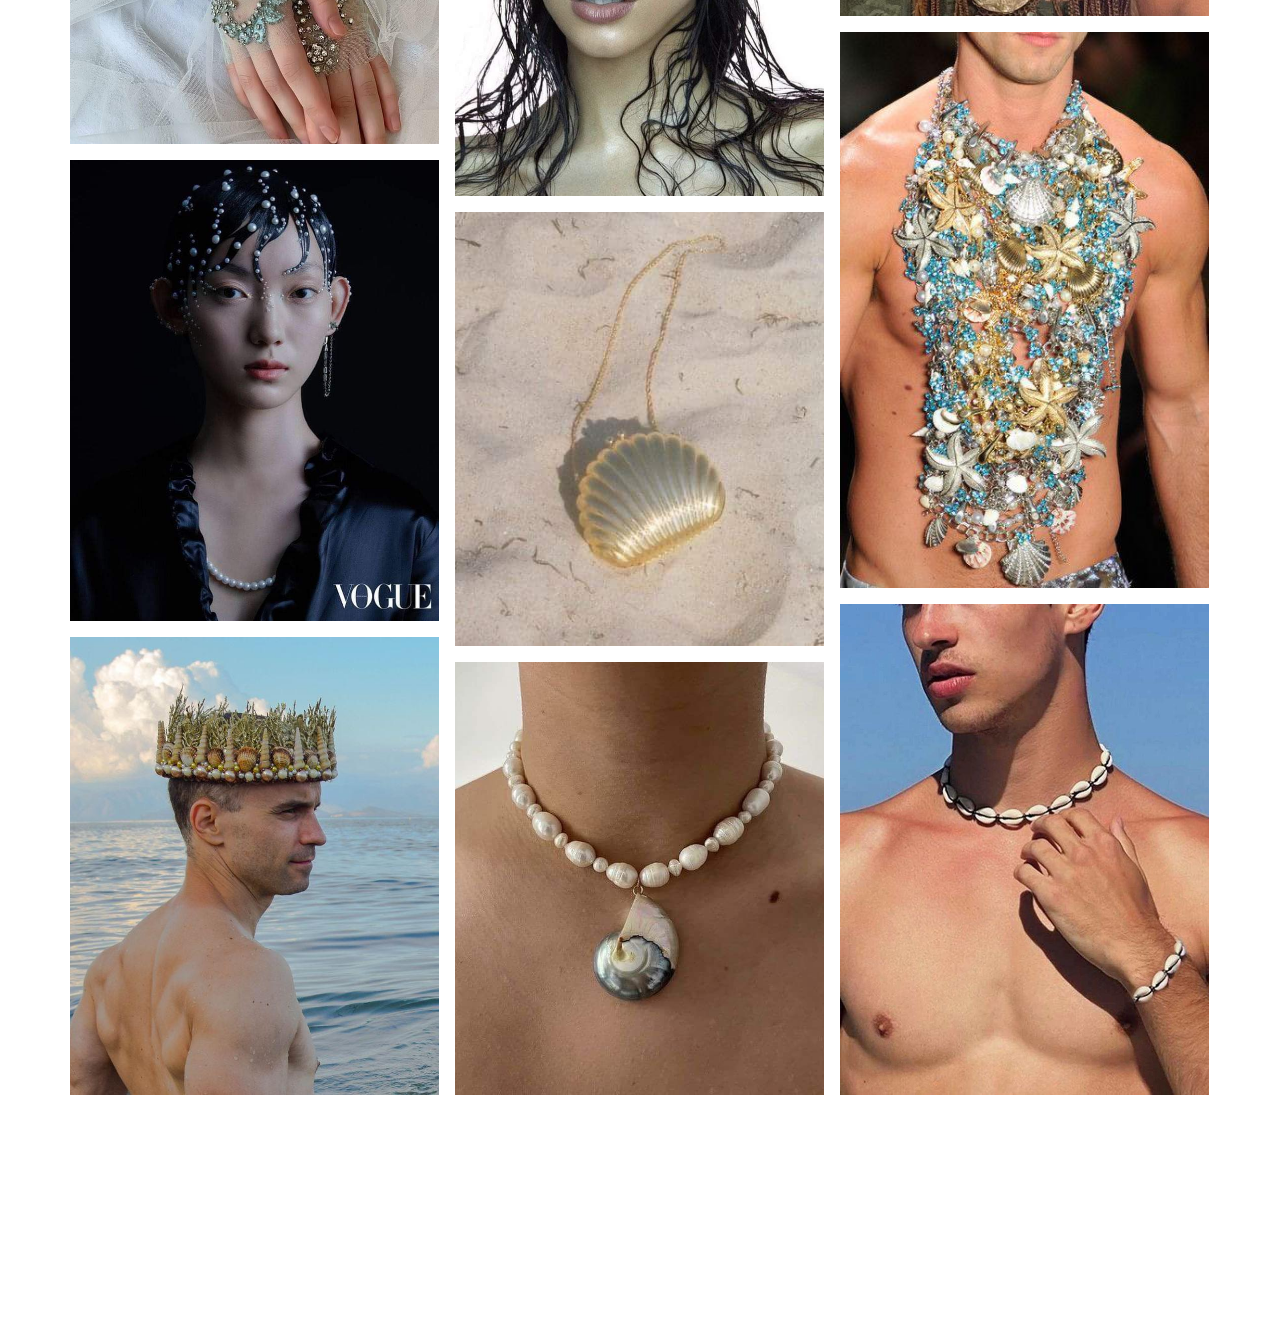
==== commit 3ab4b485: "Add files via upload" ====
--- a/dresscode.html
+++ b/dresscode.html
@@ -75,7 +75,7 @@
                     <img src="images/Fille12.jpeg" alt="">
                     <img src="images/Fille22.jpeg" alt="">
                     <img src="images/Fille16.jpeg" alt="">
-                    <img src="images/fille25.jpeg" alt="">
+                    <img src="images/Fille25.jpeg" alt="">
                     <img src="images/Fille20.jpeg" alt="">
                     <img src="images/Garcon7.jpeg" alt="">
                 </div>
@@ -100,7 +100,7 @@
                     <img src="images/Fille11.jpeg" alt="">
                     <img src="images/Garcon5.jpeg" alt="">
                     <img src="images/Fille15.jpeg" alt="">
-                    <img src="images/fille23.jpeg" alt="">
+                    <img src="images/Fille23.jpeg" alt="">
                     <img src="images/Fille19.jpeg" alt="">
                     <img src="images/Garcon6.jpeg" alt="">
                     <img src="images/Garcon8.jpeg" alt="">
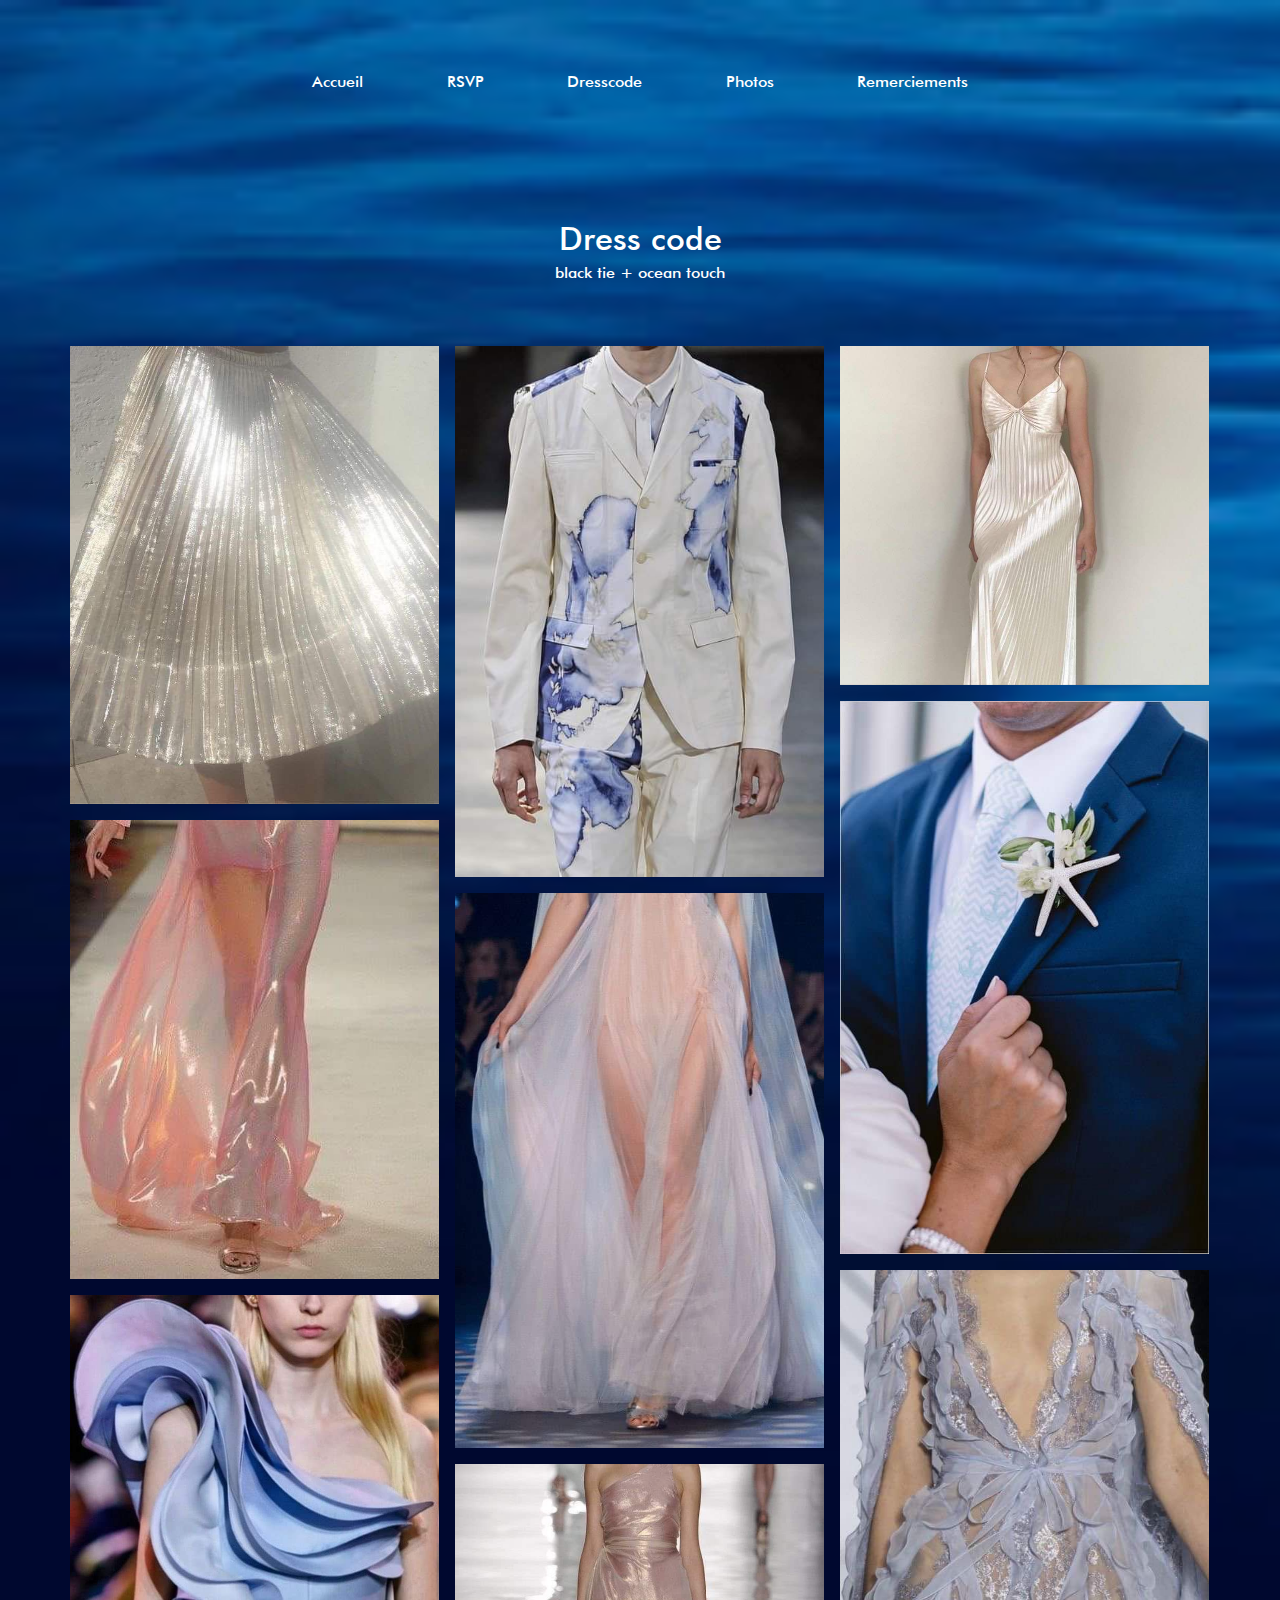
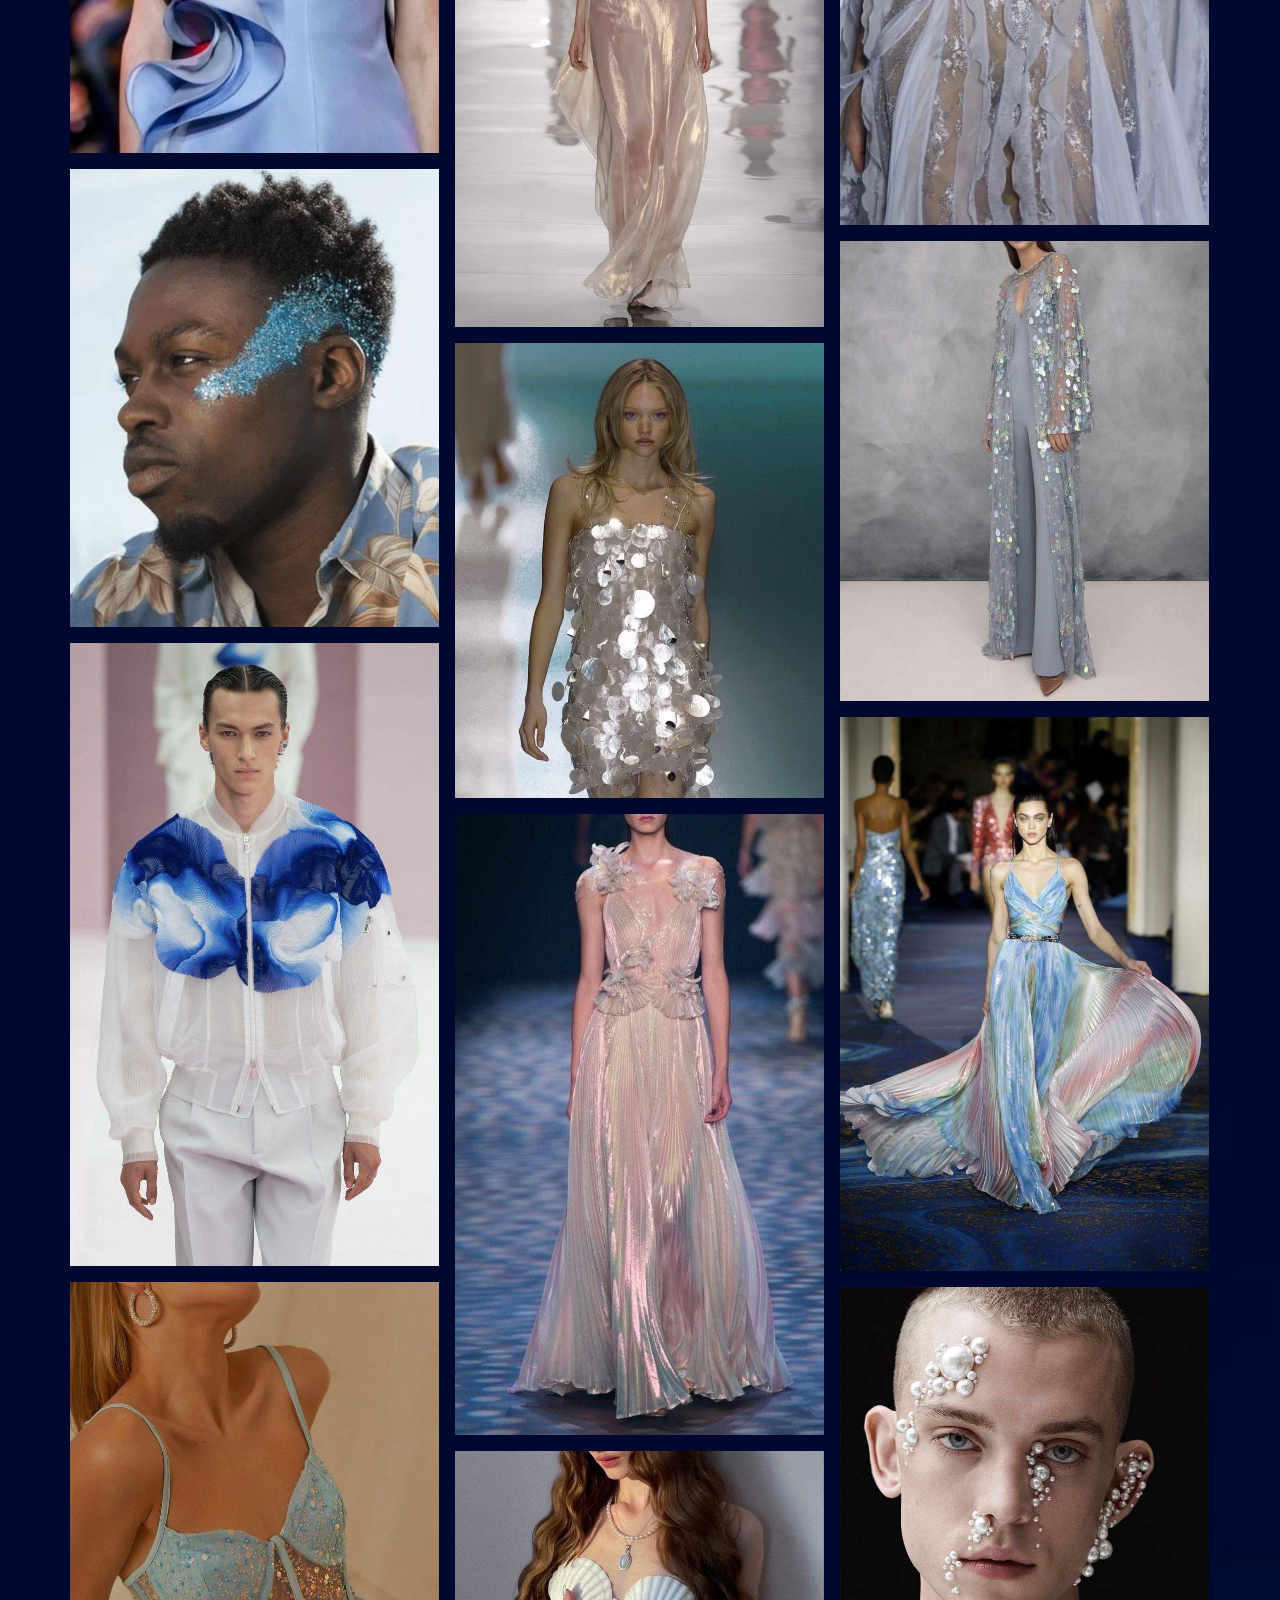
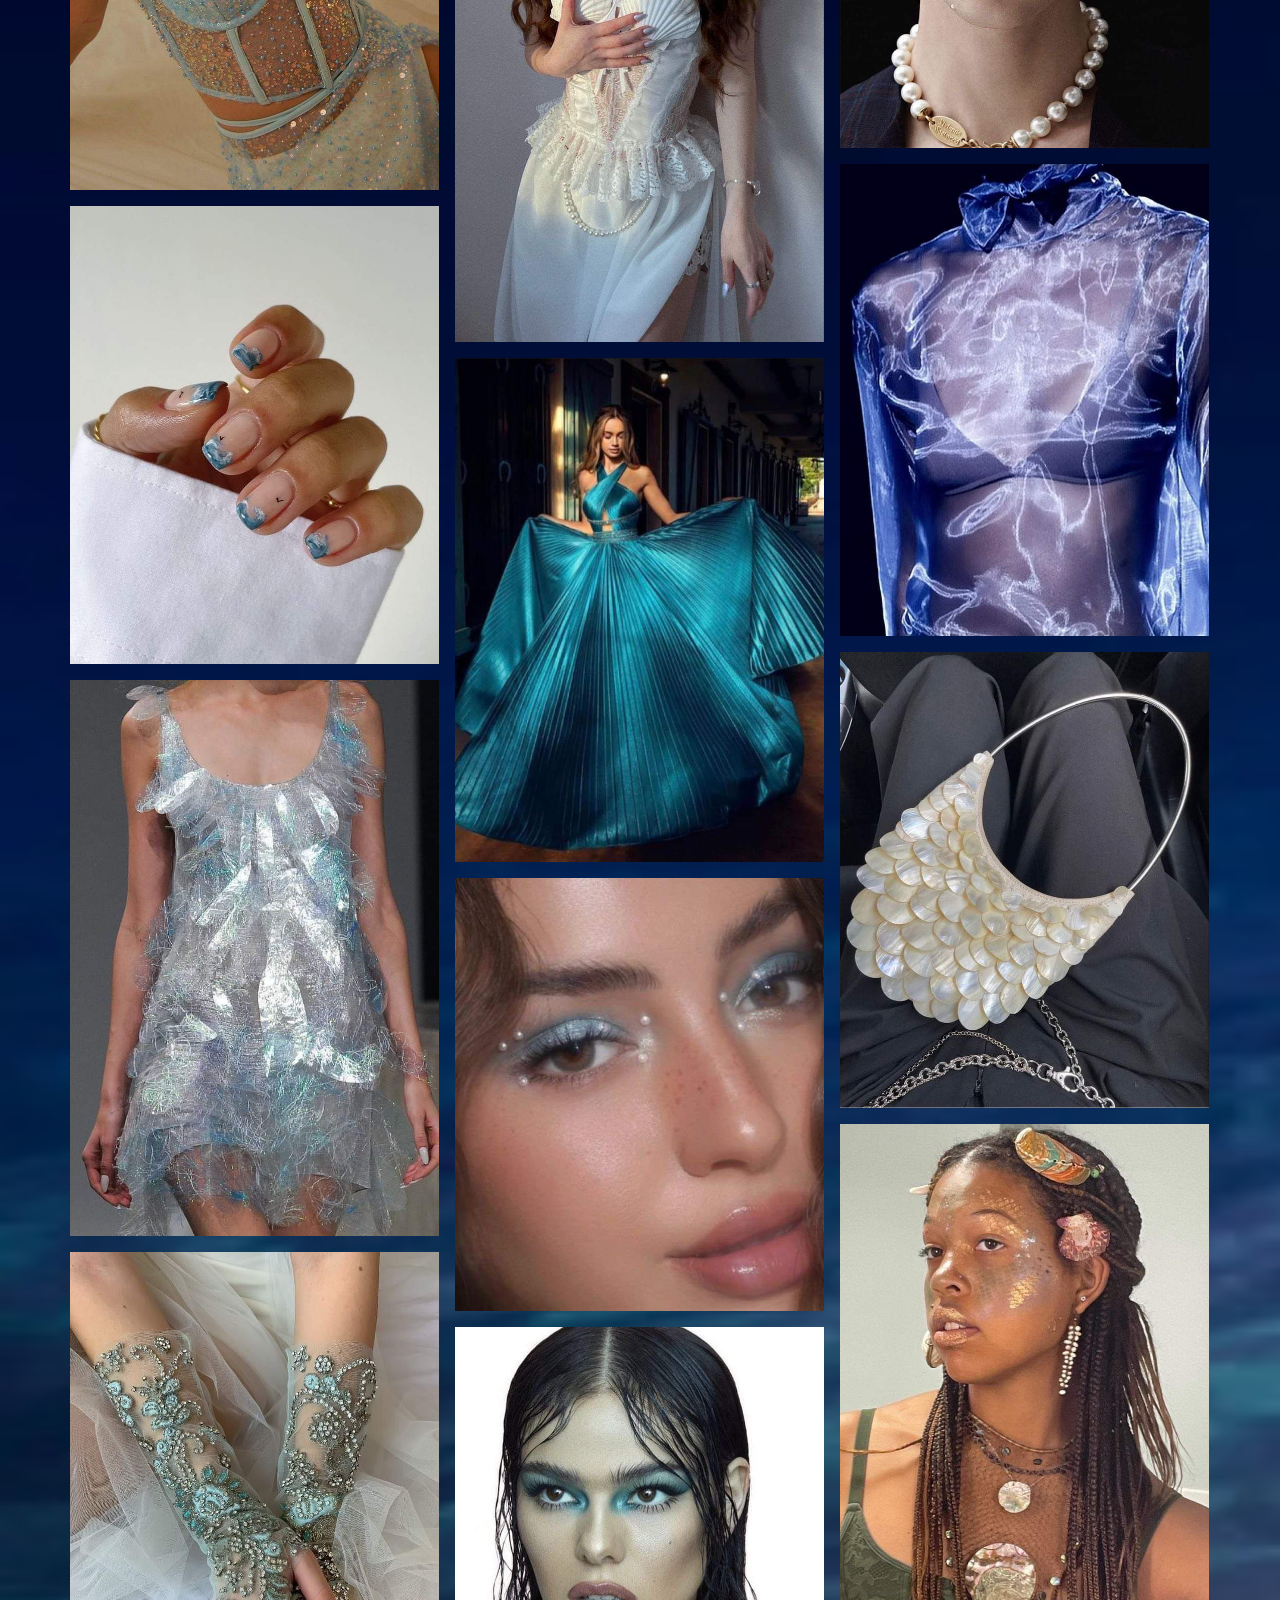
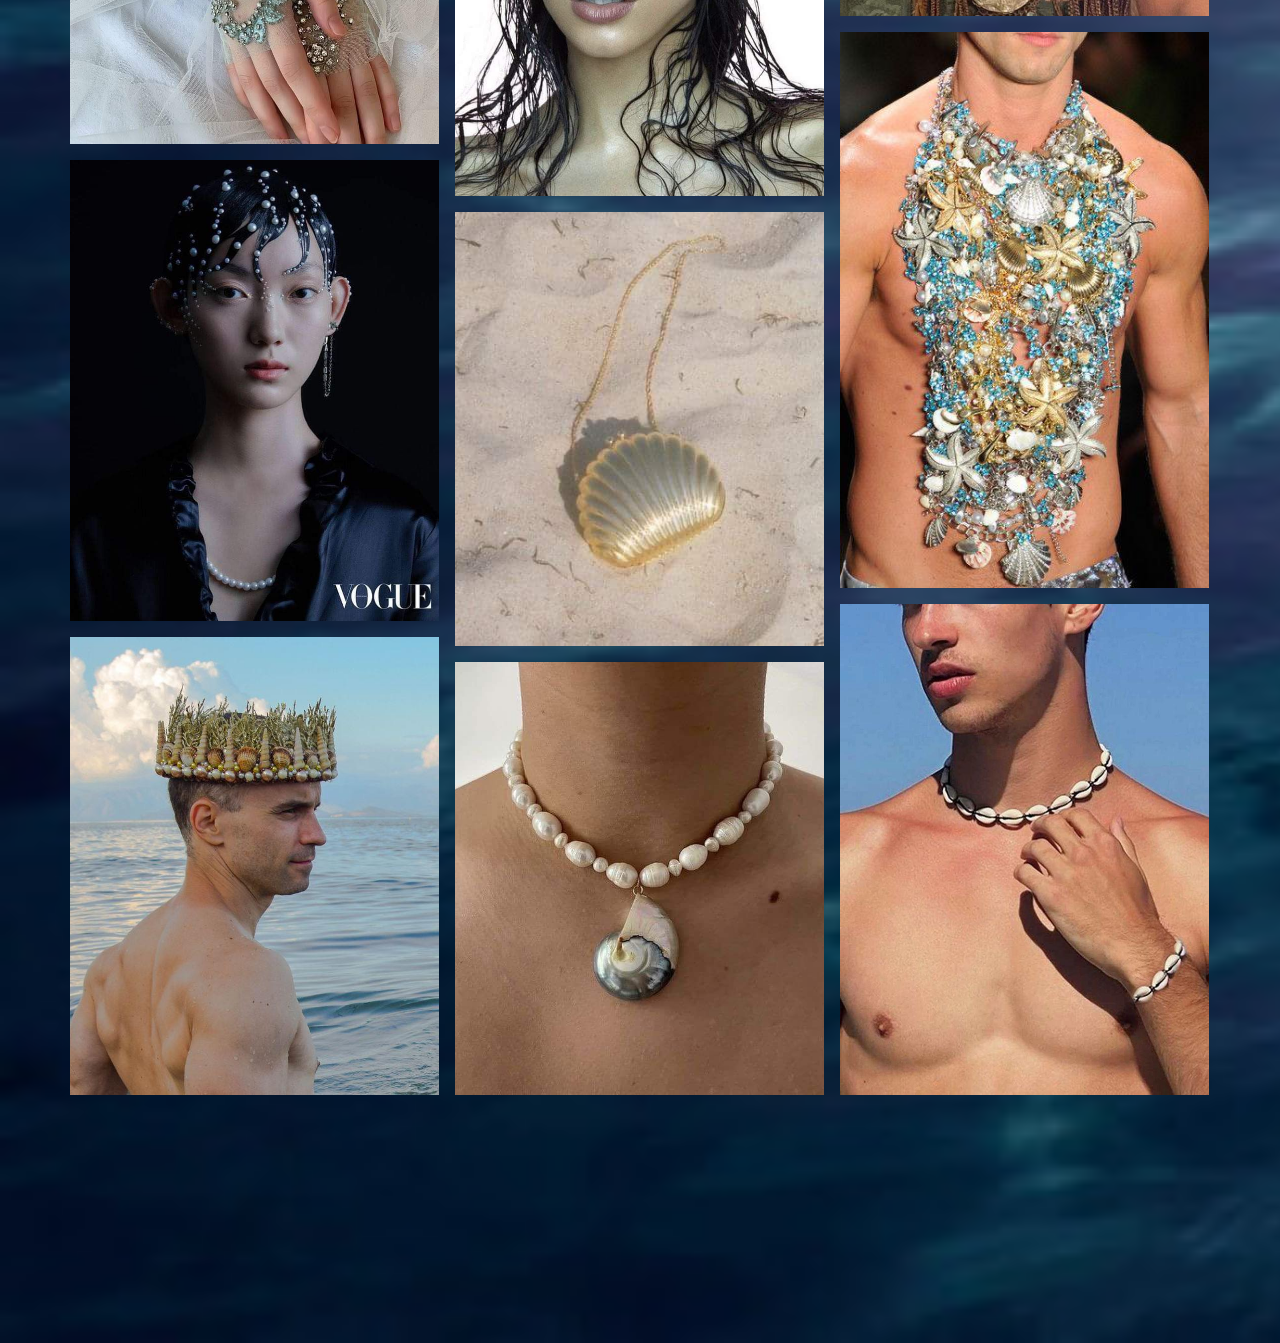
==== commit 2127a4bf: "Add files via upload" ====
--- a/dresscode.html
+++ b/dresscode.html
@@ -28,7 +28,7 @@
                         <a href="photo.html">Photos</a>
                     </li>
                     <li>
-                        <a href="remerciement.html">Remerciement</a>
+                        <a href="remerciement.html">Remerciements</a>
                     </li>
                 </ul>
             </div> 
@@ -48,7 +48,7 @@
                         <a href="photo.html">Photos</a>
                     </li>
                     <li>
-                        <a href="remerciement.html">Remerciement</a>
+                        <a href="remerciement.html">Remerciements</a>
                     </li>
                 </ul>
 
--- a/stylesheets/style.css
+++ b/stylesheets/style.css
@@ -47,7 +47,7 @@
 
 
 html{
-    background-image: url(images/background.png);
+    background-image: url(images/background.jpeg);
     background-size: cover;
 }
 
@@ -384,4 +384,7 @@
     .container{
         width: 360px;
     }
-}+}
+
+
+
